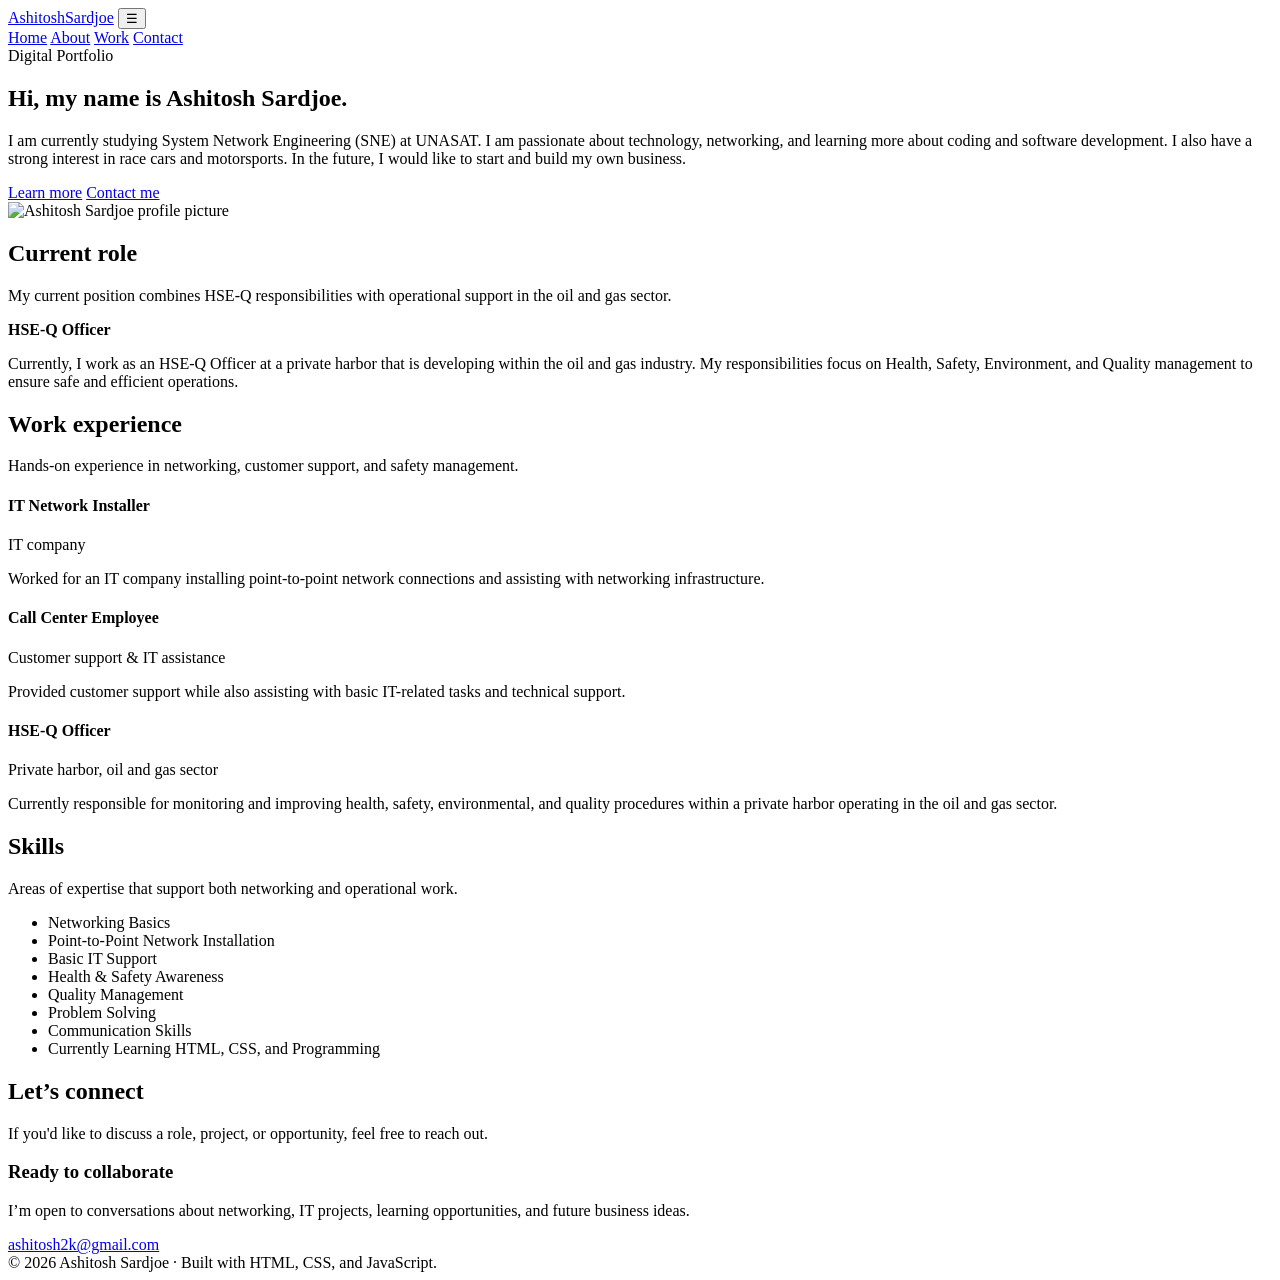
==== index.html @ d00a7a5d "Add files via upload" ====
<!DOCTYPE html>
<html lang="en">
<head>
  <meta charset="UTF-8" />
  <meta name="viewport" content="width=device-width, initial-scale=1.0" />
  <title>Home | Portfolio</title>
  <link rel="stylesheet" href="./css/main.css" />
</head>
<body>
  <header class="site-header">
    <div class="container navbar">
      <a class="brand" href="./index.html">Ashitosh<span>Sardjoe</span></a>
      <button class="nav-toggle" type="button" aria-label="Toggle navigation">☰</button>
      <nav class="nav-links">
        <a href="./index.html" class="active">Home</a>
        <a href="./about.html">About</a>
        <a href="./work.html">Work</a>
        <a href="./contact.html">Contact</a>
      </nav>
    </div>
  </header>

  <main class="container">
    <section class="hero">
      <div class="hero-profile">
        <div class="hero-copy">
          <span class="eyebrow">Digital Portfolio</span>
          <h1 class="hero-title">Hi, my name is Ashitosh Sardjoe.</h1>
          <p class="hero-text">I am currently studying System Network Engineering (SNE) at UNASAT. I am passionate about technology, networking, and learning more about coding and software development. I also have a strong interest in race cars and motorsports. In the future, I would like to start and build my own business.</p>
          <div class="button-row">
            <a href="./about.html" class="button">Learn more</a>
            <a href="./contact.html" class="button button-outline">Contact me</a>
          </div>
        </div>
        <img class="hero-image profile-photo" src="./img/profile.jpg" alt="Ashitosh Sardjoe profile picture" />
      </div>
    </section>

    <section class="section">
      <h2 class="section-title">Current role</h2>
      <p class="section-desc">My current position combines HSE-Q responsibilities with operational support in the oil and gas sector.</p>
      <div class="card">
        <strong>HSE-Q Officer</strong>
        <p>Currently, I work as an HSE-Q Officer at a private harbor that is developing within the oil and gas industry. My responsibilities focus on Health, Safety, Environment, and Quality management to ensure safe and efficient operations.</p>
      </div>
    </section>

    <section class="section">
      <h2 class="section-title">Work experience</h2>
      <p class="section-desc">Hands-on experience in networking, customer support, and safety management.</p>
      <div class="timeline">
        <article class="timeline-item">
          <h4>IT Network Installer</h4>
          <p class="timeline-meta">IT company</p>
          <p>Worked for an IT company installing point-to-point network connections and assisting with networking infrastructure.</p>
        </article>
        <article class="timeline-item">
          <h4>Call Center Employee</h4>
          <p class="timeline-meta">Customer support & IT assistance</p>
          <p>Provided customer support while also assisting with basic IT-related tasks and technical support.</p>
        </article>
        <article class="timeline-item">
          <h4>HSE-Q Officer</h4>
          <p class="timeline-meta">Private harbor, oil and gas sector</p>
          <p>Currently responsible for monitoring and improving health, safety, environmental, and quality procedures within a private harbor operating in the oil and gas sector.</p>
        </article>
      </div>
    </section>

    <section class="section">
      <h2 class="section-title">Skills</h2>
      <p class="section-desc">Areas of expertise that support both networking and operational work.</p>
      <ul class="skill-list">
        <li class="badge">Networking Basics</li>
        <li class="badge">Point-to-Point Network Installation</li>
        <li class="badge">Basic IT Support</li>
        <li class="badge">Health & Safety Awareness</li>
        <li class="badge">Quality Management</li>
        <li class="badge">Problem Solving</li>
        <li class="badge">Communication Skills</li>
        <li class="badge">Currently Learning HTML, CSS, and Programming</li>
      </ul>
    </section>

    <section class="section" id="contact-preview">
      <h2 class="section-title">Let’s connect</h2>
      <p class="section-desc">If you'd like to discuss a role, project, or opportunity, feel free to reach out.</p>
      <div class="contact-card">
        <div>
          <h3>Ready to collaborate</h3>
          <p>I’m open to conversations about networking, IT projects, learning opportunities, and future business ideas.</p>
        </div>
        <a href="mailto:ashitosh2k@gmail.com">ashitosh2k@gmail.com</a>
      </div>
    </section>
  </main>

  <footer class="footer">© 2026 Ashitosh Sardjoe · Built with HTML, CSS, and JavaScript.</footer>
  <script src="./js/main.js"></script>
</body>
</html>
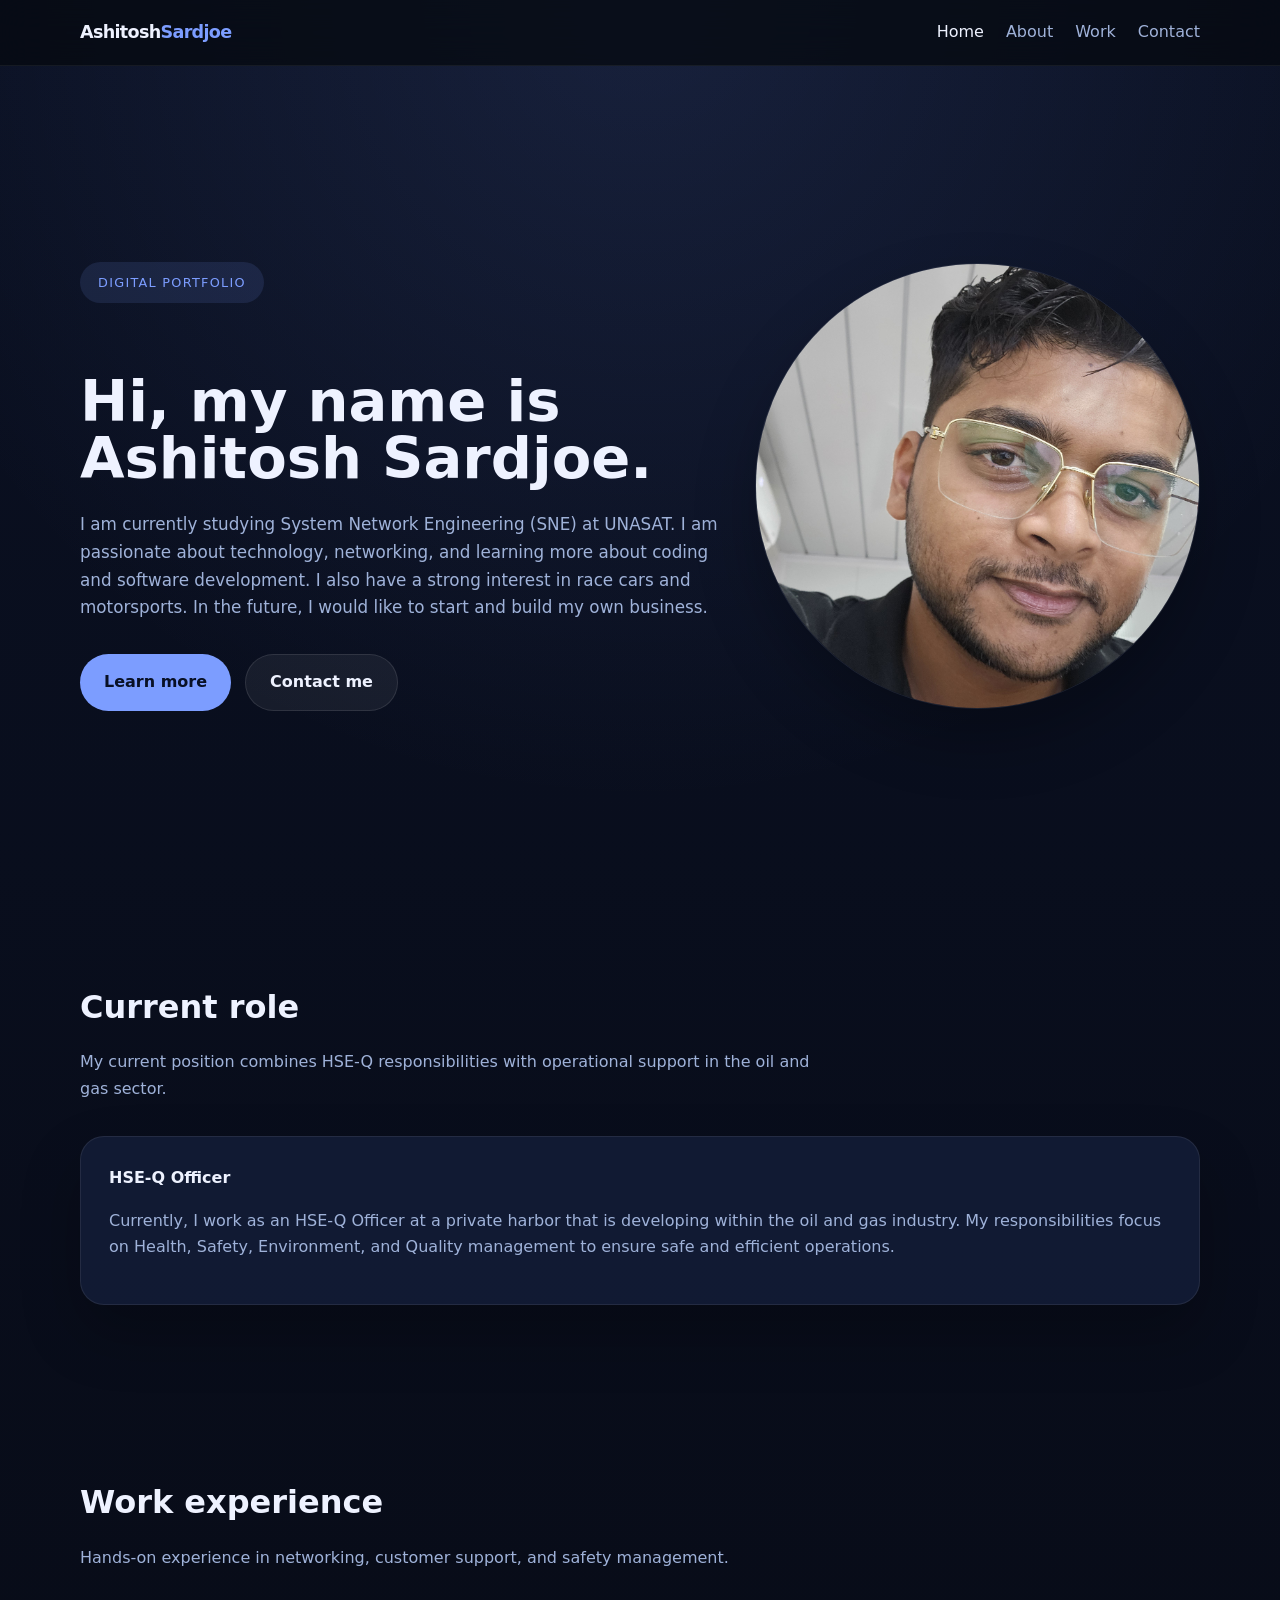
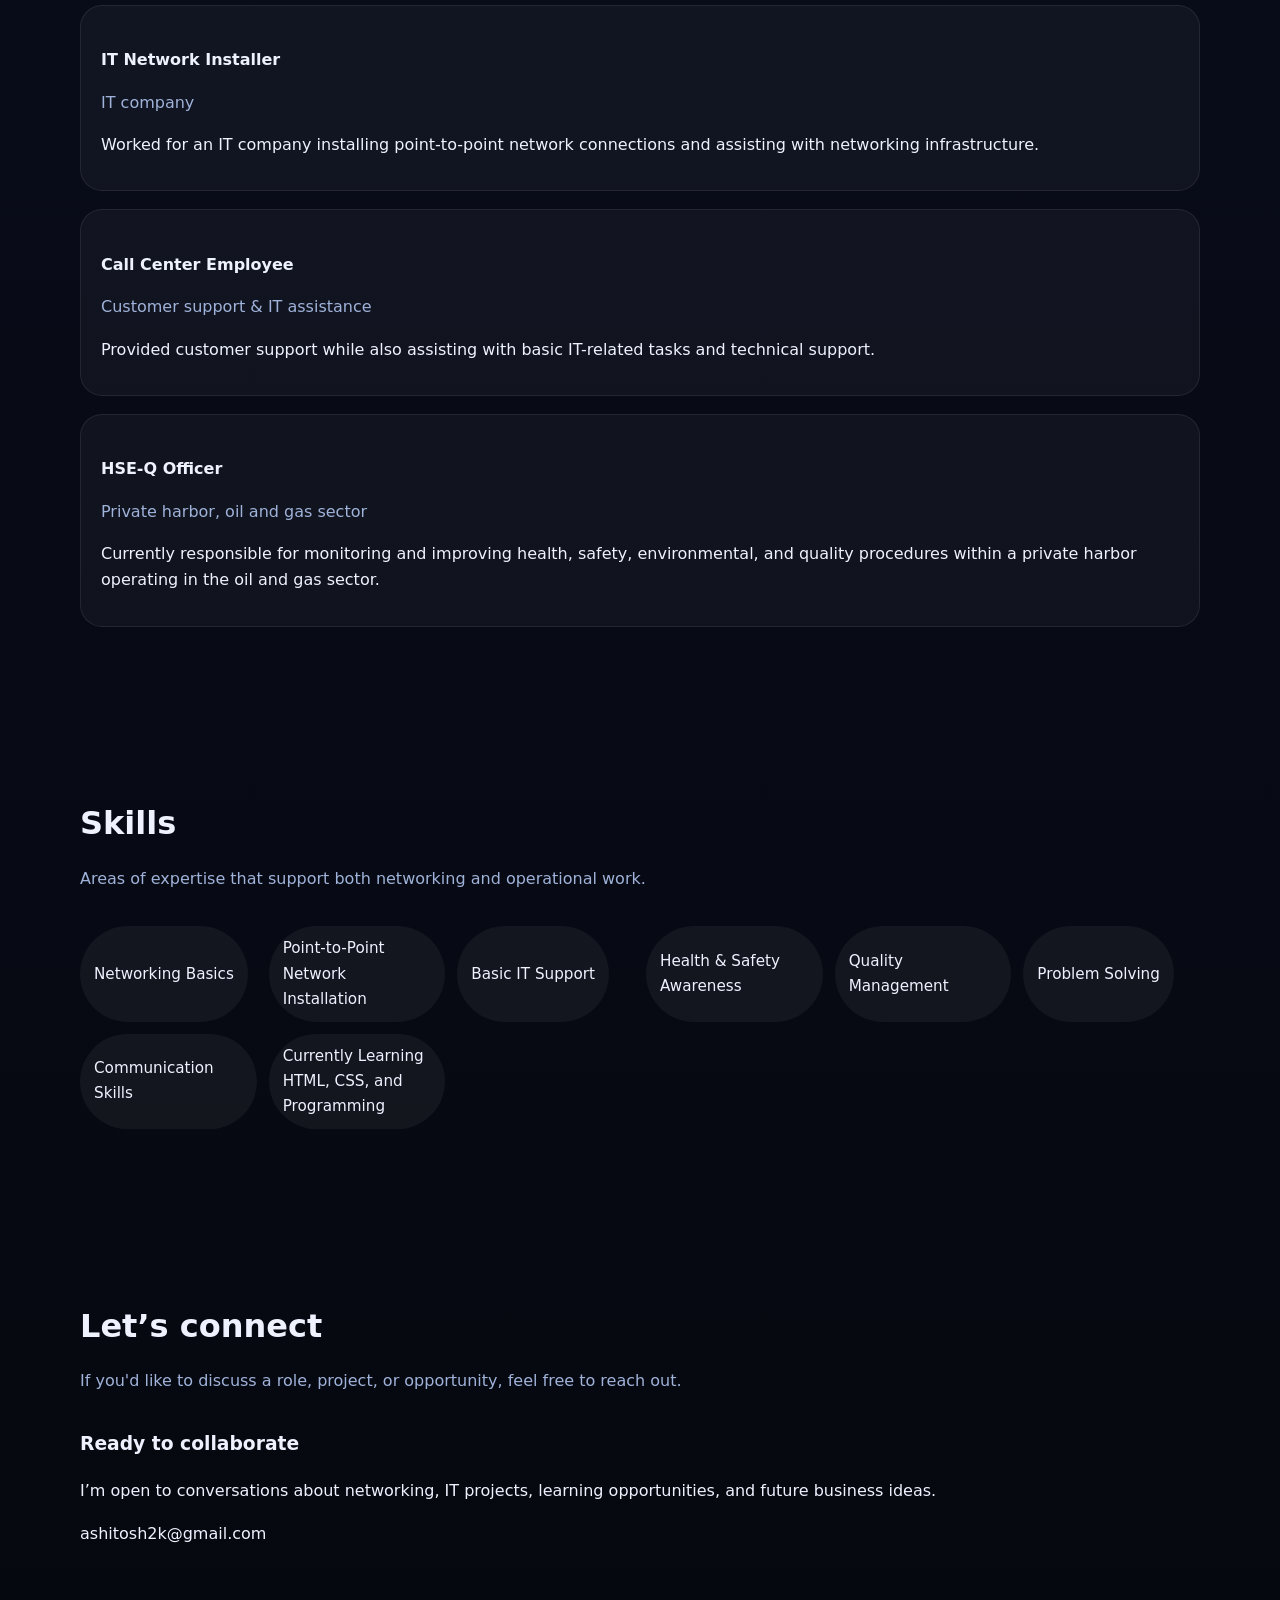
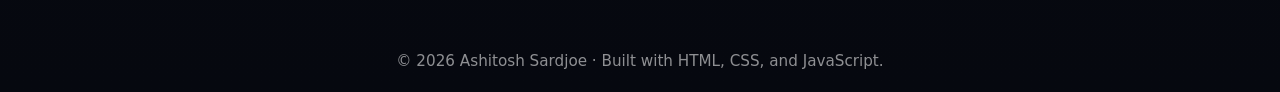
==== commit 17901c09: "Add portfolio site files" ====
--- a/index.html
+++ b/index.html
@@ -1,101 +1,101 @@
-<!DOCTYPE html>
-<html lang="en">
-<head>
-  <meta charset="UTF-8" />
-  <meta name="viewport" content="width=device-width, initial-scale=1.0" />
-  <title>Home | Portfolio</title>
-  <link rel="stylesheet" href="./css/main.css" />
-</head>
-<body>
-  <header class="site-header">
-    <div class="container navbar">
-      <a class="brand" href="./index.html">Ashitosh<span>Sardjoe</span></a>
-      <button class="nav-toggle" type="button" aria-label="Toggle navigation">☰</button>
-      <nav class="nav-links">
-        <a href="./index.html" class="active">Home</a>
-        <a href="./about.html">About</a>
-        <a href="./work.html">Work</a>
-        <a href="./contact.html">Contact</a>
-      </nav>
-    </div>
-  </header>
-
-  <main class="container">
-    <section class="hero">
-      <div class="hero-profile">
-        <div class="hero-copy">
-          <span class="eyebrow">Digital Portfolio</span>
-          <h1 class="hero-title">Hi, my name is Ashitosh Sardjoe.</h1>
-          <p class="hero-text">I am currently studying System Network Engineering (SNE) at UNASAT. I am passionate about technology, networking, and learning more about coding and software development. I also have a strong interest in race cars and motorsports. In the future, I would like to start and build my own business.</p>
-          <div class="button-row">
-            <a href="./about.html" class="button">Learn more</a>
-            <a href="./contact.html" class="button button-outline">Contact me</a>
-          </div>
-        </div>
-        <img class="hero-image profile-photo" src="./img/profile.jpg" alt="Ashitosh Sardjoe profile picture" />
-      </div>
-    </section>
-
-    <section class="section">
-      <h2 class="section-title">Current role</h2>
-      <p class="section-desc">My current position combines HSE-Q responsibilities with operational support in the oil and gas sector.</p>
-      <div class="card">
-        <strong>HSE-Q Officer</strong>
-        <p>Currently, I work as an HSE-Q Officer at a private harbor that is developing within the oil and gas industry. My responsibilities focus on Health, Safety, Environment, and Quality management to ensure safe and efficient operations.</p>
-      </div>
-    </section>
-
-    <section class="section">
-      <h2 class="section-title">Work experience</h2>
-      <p class="section-desc">Hands-on experience in networking, customer support, and safety management.</p>
-      <div class="timeline">
-        <article class="timeline-item">
-          <h4>IT Network Installer</h4>
-          <p class="timeline-meta">IT company</p>
-          <p>Worked for an IT company installing point-to-point network connections and assisting with networking infrastructure.</p>
-        </article>
-        <article class="timeline-item">
-          <h4>Call Center Employee</h4>
-          <p class="timeline-meta">Customer support & IT assistance</p>
-          <p>Provided customer support while also assisting with basic IT-related tasks and technical support.</p>
-        </article>
-        <article class="timeline-item">
-          <h4>HSE-Q Officer</h4>
-          <p class="timeline-meta">Private harbor, oil and gas sector</p>
-          <p>Currently responsible for monitoring and improving health, safety, environmental, and quality procedures within a private harbor operating in the oil and gas sector.</p>
-        </article>
-      </div>
-    </section>
-
-    <section class="section">
-      <h2 class="section-title">Skills</h2>
-      <p class="section-desc">Areas of expertise that support both networking and operational work.</p>
-      <ul class="skill-list">
-        <li class="badge">Networking Basics</li>
-        <li class="badge">Point-to-Point Network Installation</li>
-        <li class="badge">Basic IT Support</li>
-        <li class="badge">Health & Safety Awareness</li>
-        <li class="badge">Quality Management</li>
-        <li class="badge">Problem Solving</li>
-        <li class="badge">Communication Skills</li>
-        <li class="badge">Currently Learning HTML, CSS, and Programming</li>
-      </ul>
-    </section>
-
-    <section class="section" id="contact-preview">
-      <h2 class="section-title">Let’s connect</h2>
-      <p class="section-desc">If you'd like to discuss a role, project, or opportunity, feel free to reach out.</p>
-      <div class="contact-card">
-        <div>
-          <h3>Ready to collaborate</h3>
-          <p>I’m open to conversations about networking, IT projects, learning opportunities, and future business ideas.</p>
-        </div>
-        <a href="mailto:ashitosh2k@gmail.com">ashitosh2k@gmail.com</a>
-      </div>
-    </section>
-  </main>
-
-  <footer class="footer">© 2026 Ashitosh Sardjoe · Built with HTML, CSS, and JavaScript.</footer>
-  <script src="./js/main.js"></script>
-</body>
-</html>
+<!DOCTYPE html>
+<html lang="en">
+<head>
+  <meta charset="UTF-8" />
+  <meta name="viewport" content="width=device-width, initial-scale=1.0" />
+  <title>Home | Portfolio</title>
+  <link rel="stylesheet" href="css/main.css" />
+</head>
+<body>
+  <header class="site-header">
+    <div class="container navbar">
+      <a class="brand" href="index.html">Ashitosh<span>Sardjoe</span></a>
+      <button class="nav-toggle" type="button" aria-label="Toggle navigation">☰</button>
+      <nav class="nav-links">
+        <a href="index.html" class="active">Home</a>
+        <a href="about.html">About</a>
+        <a href="work.html">Work</a>
+        <a href="contact.html">Contact</a>
+      </nav>
+    </div>
+  </header>
+
+  <main class="container">
+    <section class="hero">
+      <div class="hero-profile">
+        <div class="hero-copy">
+          <span class="eyebrow">Digital Portfolio</span>
+          <h1 class="hero-title">Hi, my name is Ashitosh Sardjoe.</h1>
+          <p class="hero-text">I am currently studying System Network Engineering (SNE) at UNASAT. I am passionate about technology, networking, and learning more about coding and software development. I also have a strong interest in race cars and motorsports. In the future, I would like to start and build my own business.</p>
+          <div class="button-row">
+            <a href="about.html" class="button">Learn more</a>
+            <a href="contact.html" class="button button-outline">Contact me</a>
+          </div>
+        </div>
+        <img class="hero-image profile-photo" src="img/profile.jpg" alt="Ashitosh Sardjoe profile picture" />
+      </div>
+    </section>
+
+    <section class="section">
+      <h2 class="section-title">Current role</h2>
+      <p class="section-desc">My current position combines HSE-Q responsibilities with operational support in the oil and gas sector.</p>
+      <div class="card">
+        <strong>HSE-Q Officer</strong>
+        <p>Currently, I work as an HSE-Q Officer at a private harbor that is developing within the oil and gas industry. My responsibilities focus on Health, Safety, Environment, and Quality management to ensure safe and efficient operations.</p>
+      </div>
+    </section>
+
+    <section class="section">
+      <h2 class="section-title">Work experience</h2>
+      <p class="section-desc">Hands-on experience in networking, customer support, and safety management.</p>
+      <div class="timeline">
+        <article class="timeline-item">
+          <h4>IT Network Installer</h4>
+          <p class="timeline-meta">IT company</p>
+          <p>Worked for an IT company installing point-to-point network connections and assisting with networking infrastructure.</p>
+        </article>
+        <article class="timeline-item">
+          <h4>Call Center Employee</h4>
+          <p class="timeline-meta">Customer support & IT assistance</p>
+          <p>Provided customer support while also assisting with basic IT-related tasks and technical support.</p>
+        </article>
+        <article class="timeline-item">
+          <h4>HSE-Q Officer</h4>
+          <p class="timeline-meta">Private harbor, oil and gas sector</p>
+          <p>Currently responsible for monitoring and improving health, safety, environmental, and quality procedures within a private harbor operating in the oil and gas sector.</p>
+        </article>
+      </div>
+    </section>
+
+    <section class="section">
+      <h2 class="section-title">Skills</h2>
+      <p class="section-desc">Areas of expertise that support both networking and operational work.</p>
+      <ul class="skill-list">
+        <li class="badge">Networking Basics</li>
+        <li class="badge">Point-to-Point Network Installation</li>
+        <li class="badge">Basic IT Support</li>
+        <li class="badge">Health & Safety Awareness</li>
+        <li class="badge">Quality Management</li>
+        <li class="badge">Problem Solving</li>
+        <li class="badge">Communication Skills</li>
+        <li class="badge">Currently Learning HTML, CSS, and Programming</li>
+      </ul>
+    </section>
+
+    <section class="section" id="contact-preview">
+      <h2 class="section-title">Let’s connect</h2>
+      <p class="section-desc">If you'd like to discuss a role, project, or opportunity, feel free to reach out.</p>
+      <div class="contact-card">
+        <div>
+          <h3>Ready to collaborate</h3>
+          <p>I’m open to conversations about networking, IT projects, learning opportunities, and future business ideas.</p>
+        </div>
+        <a href="mailto:ashitosh2k@gmail.com">ashitosh2k@gmail.com</a>
+      </div>
+    </section>
+  </main>
+
+  <footer class="footer">© 2026 Ashitosh Sardjoe · Built with HTML, CSS, and JavaScript.</footer>
+  <script src="js/main.js"></script>
+</body>
+</html>
--- a/css/main.css
+++ b/css/main.css
@@ -0,0 +1,516 @@
+:root {
+  --bg: #070b1c;
+  --surface: rgba(19, 28, 54, 0.92);
+  --surface-soft: rgba(255, 255, 255, 0.04);
+  --surface-strong: rgba(255, 255, 255, 0.08);
+  --text: #eef2ff;
+  --muted: #9fb2d9;
+  --accent: #7c9dff;
+  --accent-strong: #9ab7ff;
+  --radius: 24px;
+  --shadow: 0 28px 60px rgba(0, 0, 0, 0.24);
+  --border: rgba(255, 255, 255, 0.08);
+  font-family: Inter, system-ui, -apple-system, BlinkMacSystemFont, "Segoe UI", sans-serif;
+}
+
+* {
+  box-sizing: border-box;
+}
+
+html {
+  scroll-behavior: smooth;
+}
+
+body {
+  margin: 0;
+  min-height: 100vh;
+  background: radial-gradient(circle at top, rgba(124, 157, 255, 0.12), transparent 24%),
+    linear-gradient(180deg, #0a1022 0%, #06080f 100%);
+  color: var(--text);
+  line-height: 1.65;
+}
+
+img {
+  max-width: 100%;
+  display: block;
+}
+
+a {
+  color: inherit;
+  text-decoration: none;
+}
+
+button,
+input,
+textarea {
+  font: inherit;
+}
+
+.container {
+  width: min(1120px, calc(100% - 32px));
+  margin: 0 auto;
+}
+
+.site-header {
+  position: sticky;
+  top: 0;
+  z-index: 10;
+  backdrop-filter: blur(16px);
+  background: rgba(6, 10, 17, 0.76);
+  border-bottom: 1px solid rgba(255, 255, 255, 0.06);
+}
+
+.navbar {
+  display: flex;
+  align-items: center;
+  justify-content: space-between;
+  gap: 24px;
+  padding: 18px 0;
+}
+
+.brand {
+  font-weight: 800;
+  font-size: 1.1rem;
+  letter-spacing: -0.04em;
+}
+
+.brand span {
+  color: var(--accent);
+}
+
+.nav-links {
+  display: flex;
+  gap: 22px;
+  flex-wrap: wrap;
+}
+
+.nav-links a {
+  color: var(--muted);
+  font-weight: 500;
+  transition: color 0.2s ease;
+}
+
+.nav-links a:hover,
+.nav-links a.active {
+  color: var(--text);
+}
+
+.nav-toggle {
+  display: none;
+  align-items: center;
+  justify-content: center;
+  width: 44px;
+  height: 44px;
+  border-radius: 14px;
+  background: rgba(255, 255, 255, 0.06);
+  border: 1px solid rgba(255, 255, 255, 0.08);
+  color: var(--text);
+  cursor: pointer;
+}
+
+.hero {
+  min-height: calc(100vh - 84px);
+  display: grid;
+  place-items: center;
+  padding: 80px 0 56px;
+}
+
+.hero-content {
+  max-width: 760px;
+  text-align: center;
+}
+
+.hero-profile {
+  display: grid;
+  gap: 32px;
+  align-items: center;
+}
+
+.hero-copy {
+  max-width: 640px;
+}
+
+.hero-image {
+  width: min(320px, 100%);
+  justify-self: center;
+  box-shadow: 0 30px 60px rgba(0, 0, 0, 0.25);
+  border: 1px solid rgba(255, 255, 255, 0.08);
+}
+
+.profile-photo {
+  width: 100%;
+  aspect-ratio: 1 / 1;
+  object-fit: cover;
+  border-radius: 50%;
+}
+
+.eyebrow {
+  display: inline-flex;
+  padding: 10px 18px;
+  border-radius: 999px;
+  background: rgba(124, 157, 255, 0.12);
+  color: var(--accent);
+  letter-spacing: 0.1em;
+  text-transform: uppercase;
+  font-size: 0.8rem;
+  margin-bottom: 24px;
+}
+
+.hero-title {
+  font-size: clamp(2.9rem, 4.5vw, 4.8rem);
+  margin-bottom: 24px;
+  line-height: 0.98;
+}
+
+.hero-title span {
+  color: var(--accent);
+}
+
+.hero-text {
+  color: var(--muted);
+  font-size: 1.05rem;
+  max-width: 720px;
+  margin: 0 auto 32px;
+}
+
+.button-row {
+  display: inline-flex;
+  gap: 14px;
+  flex-wrap: wrap;
+  justify-content: center;
+}
+
+.button,
+.button-outline {
+  display: inline-flex;
+  align-items: center;
+  justify-content: center;
+  gap: 10px;
+  border-radius: 999px;
+  padding: 14px 24px;
+  border: none;
+  cursor: pointer;
+  transition: transform 0.2s ease, background 0.2s ease;
+}
+
+.button {
+  background: var(--accent);
+  color: #081025;
+  font-weight: 700;
+}
+
+.button:hover,
+.button-outline:hover {
+  transform: translateY(-2px);
+}
+
+.button-outline {
+  background: rgba(255, 255, 255, 0.06);
+  border: 1px solid rgba(255, 255, 255, 0.1);
+  color: var(--text);
+}
+
+.section {
+  padding: 72px 0;
+}
+
+.section-title {
+  font-size: clamp(2rem, 2.5vw, 2.6rem);
+  margin-bottom: 14px;
+}
+
+.section-desc {
+  color: var(--muted);
+  max-width: 760px;
+  margin-bottom: 34px;
+}
+
+.grid {
+  display: grid;
+  gap: 24px;
+}
+
+@media (min-width: 720px) {
+  .grid-2 {
+    grid-template-columns: repeat(2, minmax(0, 1fr));
+  }
+
+  .grid-3 {
+    grid-template-columns: repeat(3, minmax(0, 1fr));
+  }
+}
+
+.card,
+.panel,
+.profile-card,
+.project-card,
+.contact-panel {
+  background: var(--surface);
+  border: 1px solid var(--border);
+  border-radius: var(--radius);
+  box-shadow: var(--shadow);
+}
+
+.card,
+.panel,
+.profile-card,
+.project-card {
+  padding: 28px;
+}
+
+.card strong,
+.profile-card h3,
+.project-card h3,
+.contact-panel h3 {
+  display: block;
+  margin-bottom: 14px;
+}
+
+.card p,
+.panel p,
+.profile-card p,
+.project-card p,
+.contact-panel p {
+  color: var(--muted);
+}
+
+.badge-list,
+.tech-list,
+.skill-list,
+.contact-list,
+.education-list {
+  list-style: none;
+  padding: 0;
+  margin: 0;
+  display: grid;
+  gap: 12px;
+}
+
+.badge,
+.tech-pill,
+.contact-item,
+.education-item {
+  display: inline-flex;
+  align-items: center;
+  gap: 10px;
+  border-radius: 999px;
+  padding: 10px 14px;
+  background: rgba(255, 255, 255, 0.05);
+  color: var(--text);
+  font-size: 0.95rem;
+}
+
+.skill-list {
+  grid-template-columns: repeat(auto-fit, minmax(170px, 1fr));
+}
+
+.badge {
+  width: fit-content;
+}
+
+.profile-card {
+  display: grid;
+  gap: 24px;
+}
+
+.profile-card img {
+  width: 100%;
+  object-fit: cover;
+}
+
+.profile-grid {
+  display: grid;
+  gap: 24px;
+}
+
+@media (min-width: 900px) {
+  .hero-profile {
+    grid-template-columns: 1.3fr 0.9fr;
+    text-align: left;
+  }
+
+  .hero-copy {
+    margin: 0;
+  }
+
+  .profile-grid {
+    grid-template-columns: 1.1fr 0.9fr;
+  }
+}
+
+.experience-card {
+  padding: 24px;
+}
+
+.experience-card h3 {
+  margin-bottom: 8px;
+}
+
+.experience-meta {
+  color: var(--accent);
+  margin-bottom: 10px;
+}
+
+.timeline {
+  display: grid;
+  gap: 18px;
+}
+
+.timeline-item {
+  background: rgba(255, 255, 255, 0.04);
+  border: 1px solid rgba(255, 255, 255, 0.08);
+  border-radius: 22px;
+  padding: 20px;
+}
+
+.timeline-item h4 {
+  margin-bottom: 8px;
+}
+
+.timeline-item p {
+  margin-bottom: 12px;
+}
+
+.timeline-meta {
+  color: var(--muted);
+}
+
+.project-card {
+  display: grid;
+  gap: 18px;
+}
+
+.project-card img {
+  border-radius: 20px;
+  min-height: 180px;
+  object-fit: cover;
+}
+
+.project-info {
+  display: grid;
+  gap: 10px;
+}
+
+.project-footer {
+  display: flex;
+  align-items: center;
+  justify-content: space-between;
+  flex-wrap: wrap;
+  gap: 14px;
+}
+
+.project-link {
+  color: var(--accent);
+  font-weight: 700;
+}
+
+.contact-panel {
+  display: grid;
+  gap: 20px;
+  padding: 32px;
+}
+
+.contact-grid {
+  display: grid;
+  gap: 24px;
+}
+
+@media (min-width: 860px) {
+  .contact-grid {
+    grid-template-columns: 1.08fr 0.92fr;
+  }
+}
+
+.form-row {
+  display: grid;
+  gap: 18px;
+}
+
+.form-row-2 {
+  grid-template-columns: repeat(2, minmax(0, 1fr));
+}
+
+.form-group {
+  display: grid;
+  gap: 10px;
+}
+
+.form-group label {
+  font-weight: 600;
+}
+
+.form-group input,
+.form-group textarea {
+  width: 100%;
+  border-radius: 18px;
+  border: 1px solid rgba(255, 255, 255, 0.12);
+  background: rgba(255, 255, 255, 0.04);
+  color: var(--text);
+  padding: 14px 16px;
+  outline: none;
+}
+
+.form-group textarea {
+  min-height: 160px;
+  resize: vertical;
+}
+
+.form-submit {
+  width: fit-content;
+  background: var(--accent);
+  color: #081025;
+  border: none;
+  border-radius: 999px;
+  padding: 14px 26px;
+  font-weight: 700;
+  cursor: pointer;
+}
+
+.form-success {
+  color: #b5f1c2;
+  margin-top: 10px;
+}
+
+.footer {
+  text-align: center;
+  padding: 30px 0 18px;
+  color: rgba(255, 255, 255, 0.55);
+  font-size: 0.95rem;
+}
+
+.section-divider {
+  height: 1px;
+  background: rgba(255, 255, 255, 0.06);
+  border: none;
+}
+
+@media (max-width: 780px) {
+  .navbar {
+    flex-wrap: wrap;
+  }
+
+  .nav-toggle {
+    display: inline-flex;
+  }
+
+  .nav-links {
+    width: 100%;
+    gap: 16px;
+    flex-direction: column;
+    max-height: 0;
+    overflow: hidden;
+    transition: max-height 0.3s ease;
+  }
+
+  .nav-links.open {
+    max-height: 260px;
+  }
+
+  .hero {
+    padding-top: 60px;
+  }
+
+  .form-row-2 {
+    grid-template-columns: 1fr;
+  }
+}
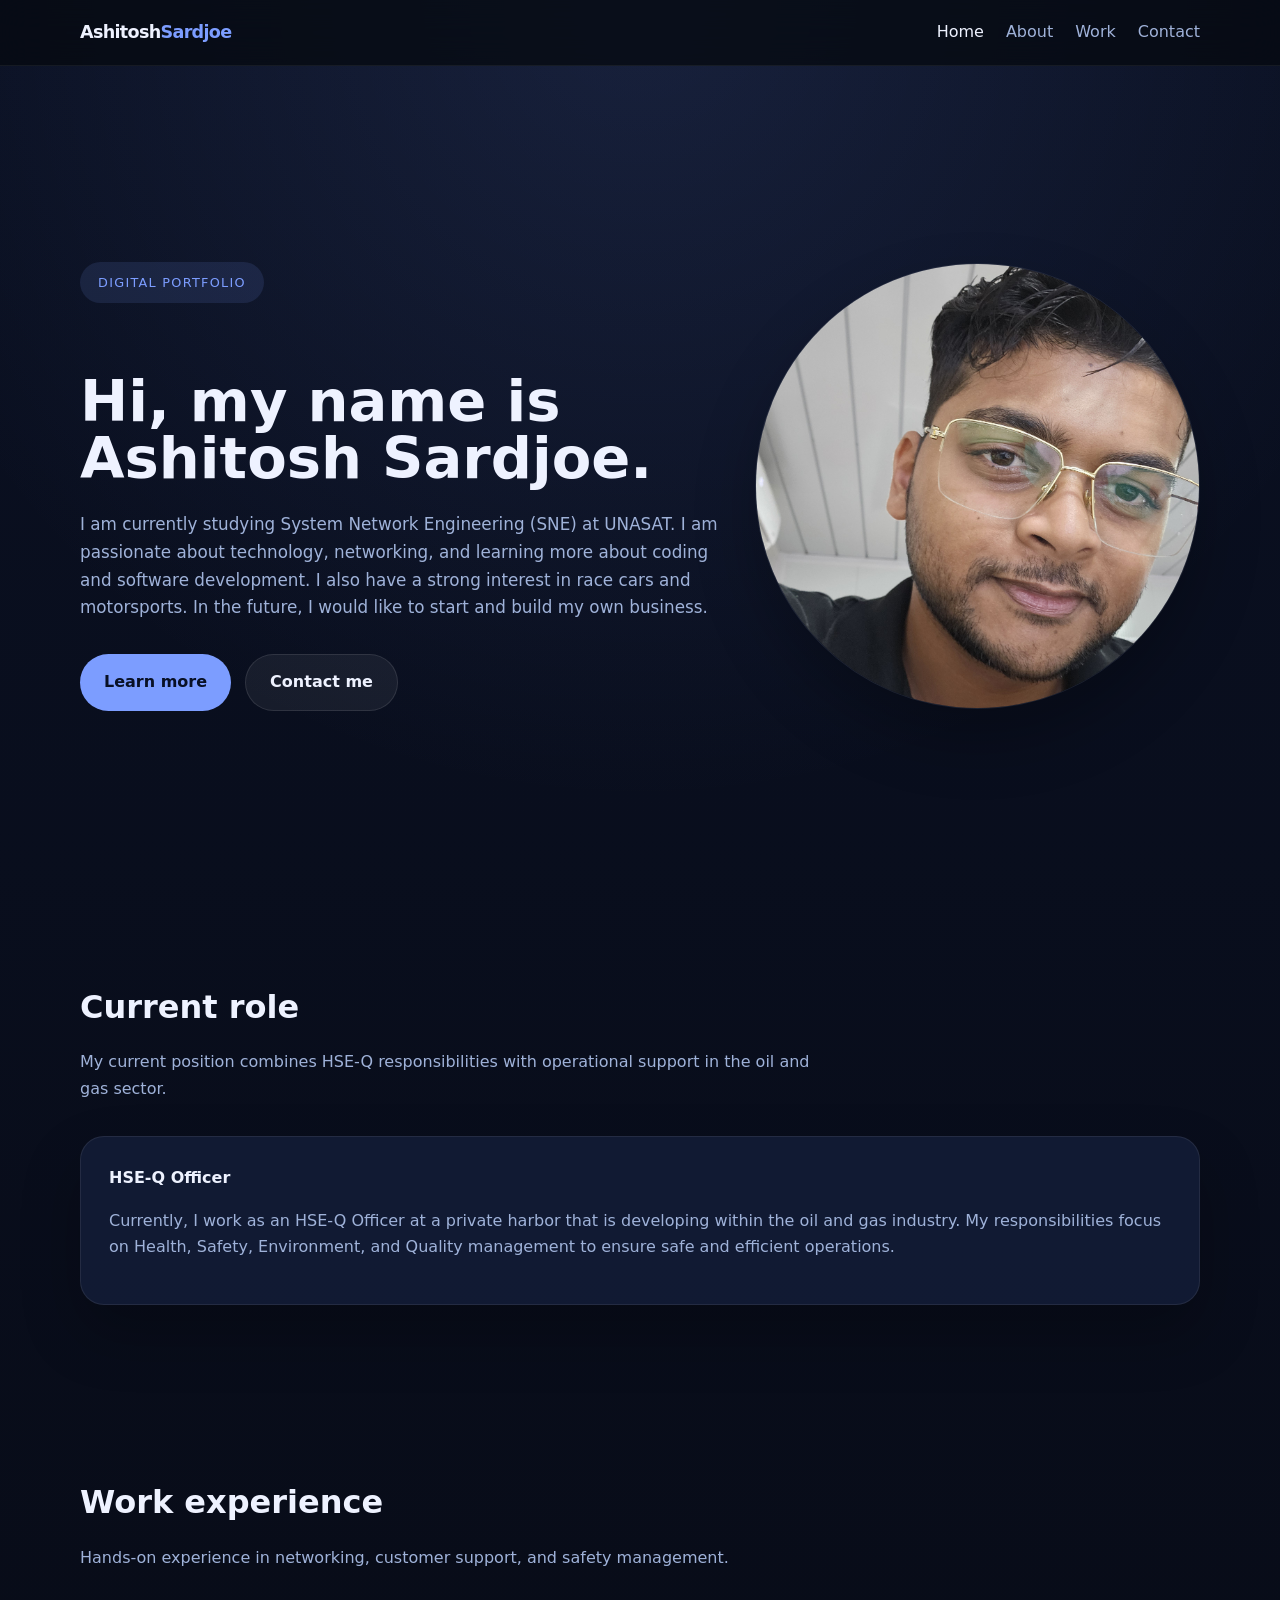
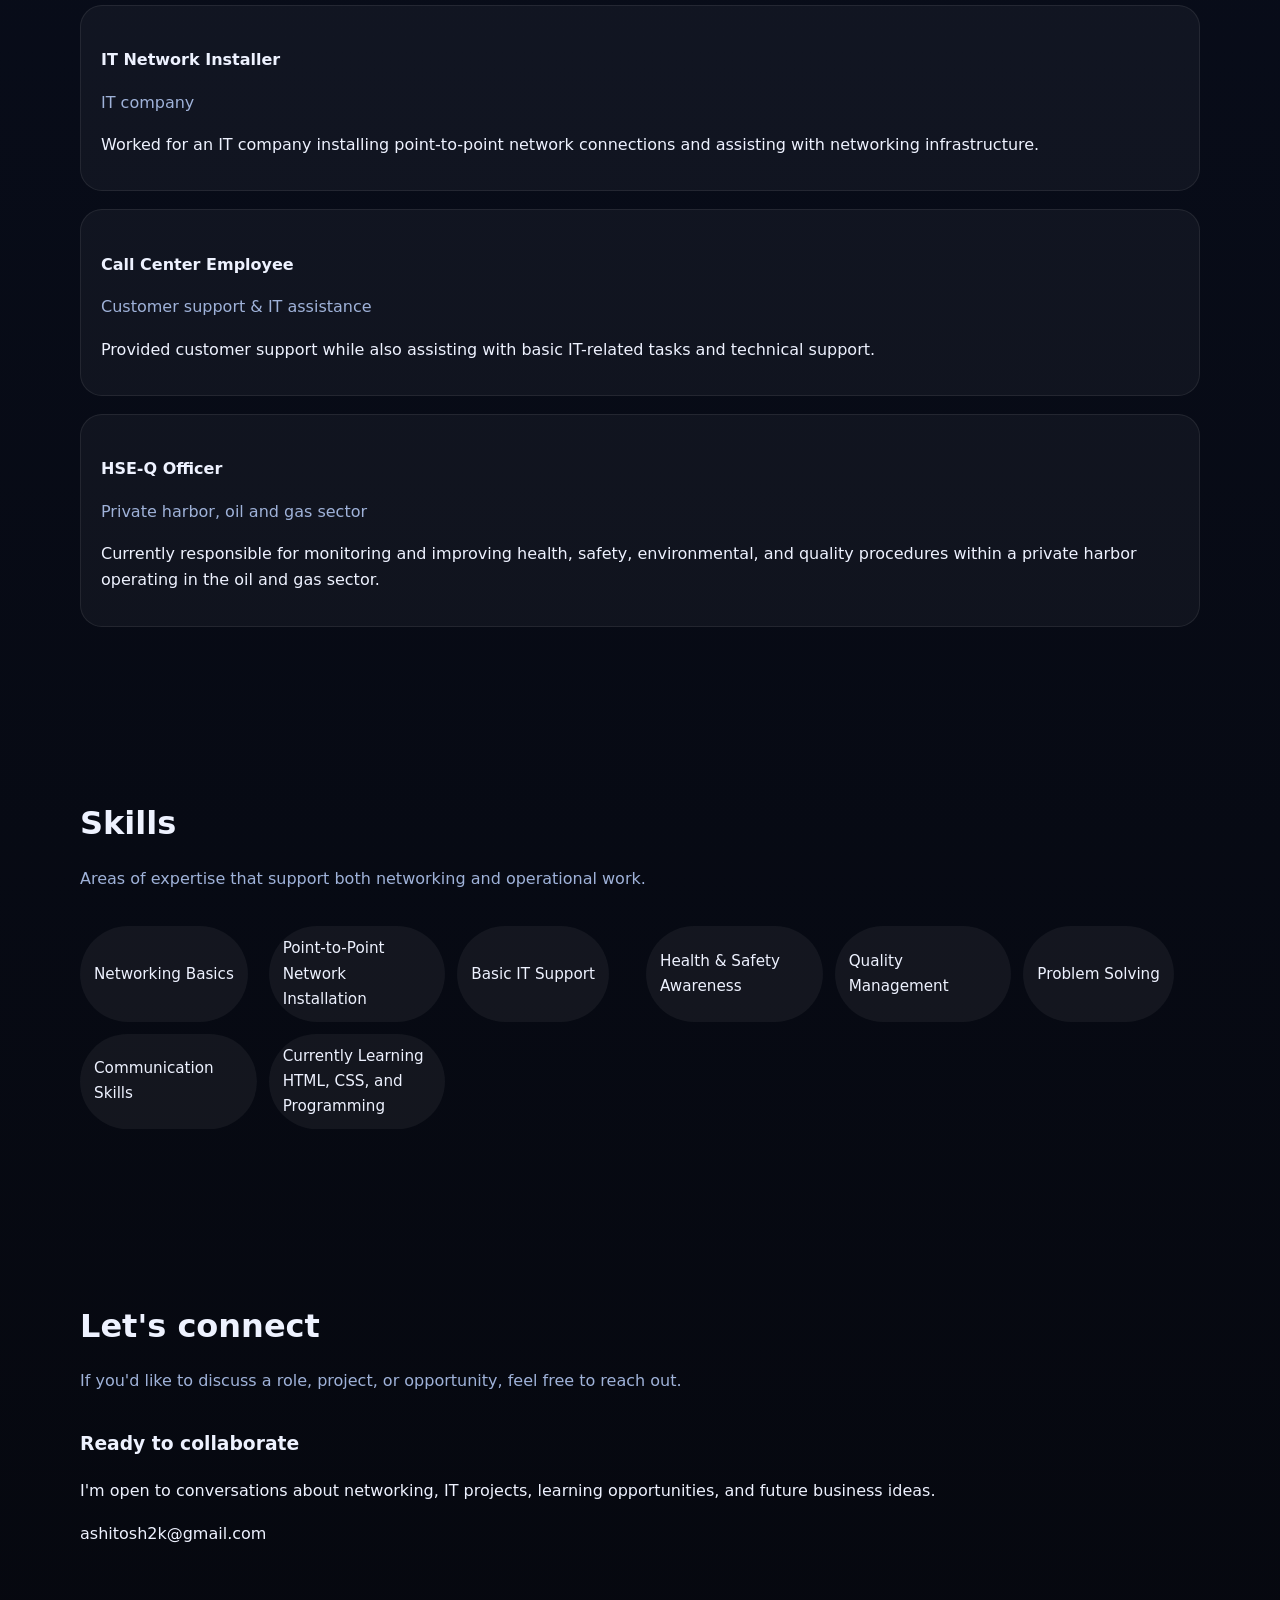
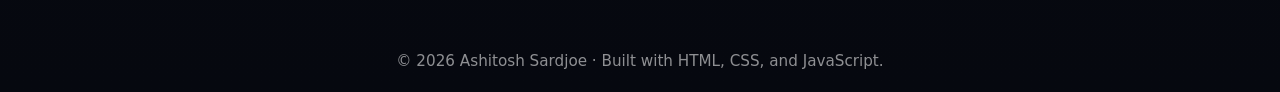
==== commit d08d940c: "Add files via upload" ====
--- a/index.html
+++ b/index.html
@@ -1,101 +1,101 @@
-<!DOCTYPE html>
-<html lang="en">
-<head>
-  <meta charset="UTF-8" />
-  <meta name="viewport" content="width=device-width, initial-scale=1.0" />
-  <title>Home | Portfolio</title>
-  <link rel="stylesheet" href="css/main.css" />
-</head>
-<body>
-  <header class="site-header">
-    <div class="container navbar">
-      <a class="brand" href="index.html">Ashitosh<span>Sardjoe</span></a>
-      <button class="nav-toggle" type="button" aria-label="Toggle navigation">☰</button>
-      <nav class="nav-links">
-        <a href="index.html" class="active">Home</a>
-        <a href="about.html">About</a>
-        <a href="work.html">Work</a>
-        <a href="contact.html">Contact</a>
-      </nav>
-    </div>
-  </header>
-
-  <main class="container">
-    <section class="hero">
-      <div class="hero-profile">
-        <div class="hero-copy">
-          <span class="eyebrow">Digital Portfolio</span>
-          <h1 class="hero-title">Hi, my name is Ashitosh Sardjoe.</h1>
-          <p class="hero-text">I am currently studying System Network Engineering (SNE) at UNASAT. I am passionate about technology, networking, and learning more about coding and software development. I also have a strong interest in race cars and motorsports. In the future, I would like to start and build my own business.</p>
-          <div class="button-row">
-            <a href="about.html" class="button">Learn more</a>
-            <a href="contact.html" class="button button-outline">Contact me</a>
-          </div>
-        </div>
-        <img class="hero-image profile-photo" src="img/profile.jpg" alt="Ashitosh Sardjoe profile picture" />
-      </div>
-    </section>
-
-    <section class="section">
-      <h2 class="section-title">Current role</h2>
-      <p class="section-desc">My current position combines HSE-Q responsibilities with operational support in the oil and gas sector.</p>
-      <div class="card">
-        <strong>HSE-Q Officer</strong>
-        <p>Currently, I work as an HSE-Q Officer at a private harbor that is developing within the oil and gas industry. My responsibilities focus on Health, Safety, Environment, and Quality management to ensure safe and efficient operations.</p>
-      </div>
-    </section>
-
-    <section class="section">
-      <h2 class="section-title">Work experience</h2>
-      <p class="section-desc">Hands-on experience in networking, customer support, and safety management.</p>
-      <div class="timeline">
-        <article class="timeline-item">
-          <h4>IT Network Installer</h4>
-          <p class="timeline-meta">IT company</p>
-          <p>Worked for an IT company installing point-to-point network connections and assisting with networking infrastructure.</p>
-        </article>
-        <article class="timeline-item">
-          <h4>Call Center Employee</h4>
-          <p class="timeline-meta">Customer support & IT assistance</p>
-          <p>Provided customer support while also assisting with basic IT-related tasks and technical support.</p>
-        </article>
-        <article class="timeline-item">
-          <h4>HSE-Q Officer</h4>
-          <p class="timeline-meta">Private harbor, oil and gas sector</p>
-          <p>Currently responsible for monitoring and improving health, safety, environmental, and quality procedures within a private harbor operating in the oil and gas sector.</p>
-        </article>
-      </div>
-    </section>
-
-    <section class="section">
-      <h2 class="section-title">Skills</h2>
-      <p class="section-desc">Areas of expertise that support both networking and operational work.</p>
-      <ul class="skill-list">
-        <li class="badge">Networking Basics</li>
-        <li class="badge">Point-to-Point Network Installation</li>
-        <li class="badge">Basic IT Support</li>
-        <li class="badge">Health & Safety Awareness</li>
-        <li class="badge">Quality Management</li>
-        <li class="badge">Problem Solving</li>
-        <li class="badge">Communication Skills</li>
-        <li class="badge">Currently Learning HTML, CSS, and Programming</li>
-      </ul>
-    </section>
-
-    <section class="section" id="contact-preview">
-      <h2 class="section-title">Let’s connect</h2>
-      <p class="section-desc">If you'd like to discuss a role, project, or opportunity, feel free to reach out.</p>
-      <div class="contact-card">
-        <div>
-          <h3>Ready to collaborate</h3>
-          <p>I’m open to conversations about networking, IT projects, learning opportunities, and future business ideas.</p>
-        </div>
-        <a href="mailto:ashitosh2k@gmail.com">ashitosh2k@gmail.com</a>
-      </div>
-    </section>
-  </main>
-
-  <footer class="footer">© 2026 Ashitosh Sardjoe · Built with HTML, CSS, and JavaScript.</footer>
-  <script src="js/main.js"></script>
-</body>
-</html>
+<!DOCTYPE html>
+<html lang="en">
+<head>
+  <meta charset="UTF-8" />
+  <meta name="viewport" content="width=device-width, initial-scale=1.0" />
+  <title>Home | Portfolio</title>
+  <link rel="stylesheet" href="main.css" />
+</head>
+<body>
+  <header class="site-header">
+    <div class="container navbar">
+      <a class="brand" href="index.html">Ashitosh<span>Sardjoe</span></a>
+      <button class="nav-toggle" type="button" aria-label="Toggle navigation">☰</button>
+      <nav class="nav-links">
+        <a href="index.html" class="active">Home</a>
+        <a href="about.html">About</a>
+        <a href="work.html">Work</a>
+        <a href="contact.html">Contact</a>
+      </nav>
+    </div>
+  </header>
+
+  <main class="container">
+    <section class="hero">
+      <div class="hero-profile">
+        <div class="hero-copy">
+          <span class="eyebrow">Digital Portfolio</span>
+          <h1 class="hero-title">Hi, my name is Ashitosh Sardjoe.</h1>
+          <p class="hero-text">I am currently studying System Network Engineering (SNE) at UNASAT. I am passionate about technology, networking, and learning more about coding and software development. I also have a strong interest in race cars and motorsports. In the future, I would like to start and build my own business.</p>
+          <div class="button-row">
+            <a href="about.html" class="button">Learn more</a>
+            <a href="contact.html" class="button button-outline">Contact me</a>
+          </div>
+        </div>
+        <img class="hero-image profile-photo" src="profile.jpg" alt="Ashitosh Sardjoe profile picture" />
+      </div>
+    </section>
+
+    <section class="section">
+      <h2 class="section-title">Current role</h2>
+      <p class="section-desc">My current position combines HSE-Q responsibilities with operational support in the oil and gas sector.</p>
+      <div class="card">
+        <strong>HSE-Q Officer</strong>
+        <p>Currently, I work as an HSE-Q Officer at a private harbor that is developing within the oil and gas industry. My responsibilities focus on Health, Safety, Environment, and Quality management to ensure safe and efficient operations.</p>
+      </div>
+    </section>
+
+    <section class="section">
+      <h2 class="section-title">Work experience</h2>
+      <p class="section-desc">Hands-on experience in networking, customer support, and safety management.</p>
+      <div class="timeline">
+        <article class="timeline-item">
+          <h4>IT Network Installer</h4>
+          <p class="timeline-meta">IT company</p>
+          <p>Worked for an IT company installing point-to-point network connections and assisting with networking infrastructure.</p>
+        </article>
+        <article class="timeline-item">
+          <h4>Call Center Employee</h4>
+          <p class="timeline-meta">Customer support & IT assistance</p>
+          <p>Provided customer support while also assisting with basic IT-related tasks and technical support.</p>
+        </article>
+        <article class="timeline-item">
+          <h4>HSE-Q Officer</h4>
+          <p class="timeline-meta">Private harbor, oil and gas sector</p>
+          <p>Currently responsible for monitoring and improving health, safety, environmental, and quality procedures within a private harbor operating in the oil and gas sector.</p>
+        </article>
+      </div>
+    </section>
+
+    <section class="section">
+      <h2 class="section-title">Skills</h2>
+      <p class="section-desc">Areas of expertise that support both networking and operational work.</p>
+      <ul class="skill-list">
+        <li class="badge">Networking Basics</li>
+        <li class="badge">Point-to-Point Network Installation</li>
+        <li class="badge">Basic IT Support</li>
+        <li class="badge">Health & Safety Awareness</li>
+        <li class="badge">Quality Management</li>
+        <li class="badge">Problem Solving</li>
+        <li class="badge">Communication Skills</li>
+        <li class="badge">Currently Learning HTML, CSS, and Programming</li>
+      </ul>
+    </section>
+
+    <section class="section" id="contact-preview">
+      <h2 class="section-title">Let's connect</h2>
+      <p class="section-desc">If you'd like to discuss a role, project, or opportunity, feel free to reach out.</p>
+      <div class="contact-card">
+        <div>
+          <h3>Ready to collaborate</h3>
+          <p>I'm open to conversations about networking, IT projects, learning opportunities, and future business ideas.</p>
+        </div>
+        <a href="mailto:ashitosh2k@gmail.com">ashitosh2k@gmail.com</a>
+      </div>
+    </section>
+  </main>
+
+  <footer class="footer">© 2026 Ashitosh Sardjoe · Built with HTML, CSS, and JavaScript.</footer>
+  <script src="main.js"></script>
+</body>
+</html>
--- a/main.css
+++ b/main.css
@@ -0,0 +1,516 @@
+:root {
+  --bg: #070b1c;
+  --surface: rgba(19, 28, 54, 0.92);
+  --surface-soft: rgba(255, 255, 255, 0.04);
+  --surface-strong: rgba(255, 255, 255, 0.08);
+  --text: #eef2ff;
+  --muted: #9fb2d9;
+  --accent: #7c9dff;
+  --accent-strong: #9ab7ff;
+  --radius: 24px;
+  --shadow: 0 28px 60px rgba(0, 0, 0, 0.24);
+  --border: rgba(255, 255, 255, 0.08);
+  font-family: Inter, system-ui, -apple-system, BlinkMacSystemFont, "Segoe UI", sans-serif;
+}
+
+* {
+  box-sizing: border-box;
+}
+
+html {
+  scroll-behavior: smooth;
+}
+
+body {
+  margin: 0;
+  min-height: 100vh;
+  background: radial-gradient(circle at top, rgba(124, 157, 255, 0.12), transparent 24%),
+    linear-gradient(180deg, #0a1022 0%, #06080f 100%);
+  color: var(--text);
+  line-height: 1.65;
+}
+
+img {
+  max-width: 100%;
+  display: block;
+}
+
+a {
+  color: inherit;
+  text-decoration: none;
+}
+
+button,
+input,
+textarea {
+  font: inherit;
+}
+
+.container {
+  width: min(1120px, calc(100% - 32px));
+  margin: 0 auto;
+}
+
+.site-header {
+  position: sticky;
+  top: 0;
+  z-index: 10;
+  backdrop-filter: blur(16px);
+  background: rgba(6, 10, 17, 0.76);
+  border-bottom: 1px solid rgba(255, 255, 255, 0.06);
+}
+
+.navbar {
+  display: flex;
+  align-items: center;
+  justify-content: space-between;
+  gap: 24px;
+  padding: 18px 0;
+}
+
+.brand {
+  font-weight: 800;
+  font-size: 1.1rem;
+  letter-spacing: -0.04em;
+}
+
+.brand span {
+  color: var(--accent);
+}
+
+.nav-links {
+  display: flex;
+  gap: 22px;
+  flex-wrap: wrap;
+}
+
+.nav-links a {
+  color: var(--muted);
+  font-weight: 500;
+  transition: color 0.2s ease;
+}
+
+.nav-links a:hover,
+.nav-links a.active {
+  color: var(--text);
+}
+
+.nav-toggle {
+  display: none;
+  align-items: center;
+  justify-content: center;
+  width: 44px;
+  height: 44px;
+  border-radius: 14px;
+  background: rgba(255, 255, 255, 0.06);
+  border: 1px solid rgba(255, 255, 255, 0.08);
+  color: var(--text);
+  cursor: pointer;
+}
+
+.hero {
+  min-height: calc(100vh - 84px);
+  display: grid;
+  place-items: center;
+  padding: 80px 0 56px;
+}
+
+.hero-content {
+  max-width: 760px;
+  text-align: center;
+}
+
+.hero-profile {
+  display: grid;
+  gap: 32px;
+  align-items: center;
+}
+
+.hero-copy {
+  max-width: 640px;
+}
+
+.hero-image {
+  width: min(320px, 100%);
+  justify-self: center;
+  box-shadow: 0 30px 60px rgba(0, 0, 0, 0.25);
+  border: 1px solid rgba(255, 255, 255, 0.08);
+}
+
+.profile-photo {
+  width: 100%;
+  aspect-ratio: 1 / 1;
+  object-fit: cover;
+  border-radius: 50%;
+}
+
+.eyebrow {
+  display: inline-flex;
+  padding: 10px 18px;
+  border-radius: 999px;
+  background: rgba(124, 157, 255, 0.12);
+  color: var(--accent);
+  letter-spacing: 0.1em;
+  text-transform: uppercase;
+  font-size: 0.8rem;
+  margin-bottom: 24px;
+}
+
+.hero-title {
+  font-size: clamp(2.9rem, 4.5vw, 4.8rem);
+  margin-bottom: 24px;
+  line-height: 0.98;
+}
+
+.hero-title span {
+  color: var(--accent);
+}
+
+.hero-text {
+  color: var(--muted);
+  font-size: 1.05rem;
+  max-width: 720px;
+  margin: 0 auto 32px;
+}
+
+.button-row {
+  display: inline-flex;
+  gap: 14px;
+  flex-wrap: wrap;
+  justify-content: center;
+}
+
+.button,
+.button-outline {
+  display: inline-flex;
+  align-items: center;
+  justify-content: center;
+  gap: 10px;
+  border-radius: 999px;
+  padding: 14px 24px;
+  border: none;
+  cursor: pointer;
+  transition: transform 0.2s ease, background 0.2s ease;
+}
+
+.button {
+  background: var(--accent);
+  color: #081025;
+  font-weight: 700;
+}
+
+.button:hover,
+.button-outline:hover {
+  transform: translateY(-2px);
+}
+
+.button-outline {
+  background: rgba(255, 255, 255, 0.06);
+  border: 1px solid rgba(255, 255, 255, 0.1);
+  color: var(--text);
+}
+
+.section {
+  padding: 72px 0;
+}
+
+.section-title {
+  font-size: clamp(2rem, 2.5vw, 2.6rem);
+  margin-bottom: 14px;
+}
+
+.section-desc {
+  color: var(--muted);
+  max-width: 760px;
+  margin-bottom: 34px;
+}
+
+.grid {
+  display: grid;
+  gap: 24px;
+}
+
+@media (min-width: 720px) {
+  .grid-2 {
+    grid-template-columns: repeat(2, minmax(0, 1fr));
+  }
+
+  .grid-3 {
+    grid-template-columns: repeat(3, minmax(0, 1fr));
+  }
+}
+
+.card,
+.panel,
+.profile-card,
+.project-card,
+.contact-panel {
+  background: var(--surface);
+  border: 1px solid var(--border);
+  border-radius: var(--radius);
+  box-shadow: var(--shadow);
+}
+
+.card,
+.panel,
+.profile-card,
+.project-card {
+  padding: 28px;
+}
+
+.card strong,
+.profile-card h3,
+.project-card h3,
+.contact-panel h3 {
+  display: block;
+  margin-bottom: 14px;
+}
+
+.card p,
+.panel p,
+.profile-card p,
+.project-card p,
+.contact-panel p {
+  color: var(--muted);
+}
+
+.badge-list,
+.tech-list,
+.skill-list,
+.contact-list,
+.education-list {
+  list-style: none;
+  padding: 0;
+  margin: 0;
+  display: grid;
+  gap: 12px;
+}
+
+.badge,
+.tech-pill,
+.contact-item,
+.education-item {
+  display: inline-flex;
+  align-items: center;
+  gap: 10px;
+  border-radius: 999px;
+  padding: 10px 14px;
+  background: rgba(255, 255, 255, 0.05);
+  color: var(--text);
+  font-size: 0.95rem;
+}
+
+.skill-list {
+  grid-template-columns: repeat(auto-fit, minmax(170px, 1fr));
+}
+
+.badge {
+  width: fit-content;
+}
+
+.profile-card {
+  display: grid;
+  gap: 24px;
+}
+
+.profile-card img {
+  width: 100%;
+  object-fit: cover;
+}
+
+.profile-grid {
+  display: grid;
+  gap: 24px;
+}
+
+@media (min-width: 900px) {
+  .hero-profile {
+    grid-template-columns: 1.3fr 0.9fr;
+    text-align: left;
+  }
+
+  .hero-copy {
+    margin: 0;
+  }
+
+  .profile-grid {
+    grid-template-columns: 1.1fr 0.9fr;
+  }
+}
+
+.experience-card {
+  padding: 24px;
+}
+
+.experience-card h3 {
+  margin-bottom: 8px;
+}
+
+.experience-meta {
+  color: var(--accent);
+  margin-bottom: 10px;
+}
+
+.timeline {
+  display: grid;
+  gap: 18px;
+}
+
+.timeline-item {
+  background: rgba(255, 255, 255, 0.04);
+  border: 1px solid rgba(255, 255, 255, 0.08);
+  border-radius: 22px;
+  padding: 20px;
+}
+
+.timeline-item h4 {
+  margin-bottom: 8px;
+}
+
+.timeline-item p {
+  margin-bottom: 12px;
+}
+
+.timeline-meta {
+  color: var(--muted);
+}
+
+.project-card {
+  display: grid;
+  gap: 18px;
+}
+
+.project-card img {
+  border-radius: 20px;
+  min-height: 180px;
+  object-fit: cover;
+}
+
+.project-info {
+  display: grid;
+  gap: 10px;
+}
+
+.project-footer {
+  display: flex;
+  align-items: center;
+  justify-content: space-between;
+  flex-wrap: wrap;
+  gap: 14px;
+}
+
+.project-link {
+  color: var(--accent);
+  font-weight: 700;
+}
+
+.contact-panel {
+  display: grid;
+  gap: 20px;
+  padding: 32px;
+}
+
+.contact-grid {
+  display: grid;
+  gap: 24px;
+}
+
+@media (min-width: 860px) {
+  .contact-grid {
+    grid-template-columns: 1.08fr 0.92fr;
+  }
+}
+
+.form-row {
+  display: grid;
+  gap: 18px;
+}
+
+.form-row-2 {
+  grid-template-columns: repeat(2, minmax(0, 1fr));
+}
+
+.form-group {
+  display: grid;
+  gap: 10px;
+}
+
+.form-group label {
+  font-weight: 600;
+}
+
+.form-group input,
+.form-group textarea {
+  width: 100%;
+  border-radius: 18px;
+  border: 1px solid rgba(255, 255, 255, 0.12);
+  background: rgba(255, 255, 255, 0.04);
+  color: var(--text);
+  padding: 14px 16px;
+  outline: none;
+}
+
+.form-group textarea {
+  min-height: 160px;
+  resize: vertical;
+}
+
+.form-submit {
+  width: fit-content;
+  background: var(--accent);
+  color: #081025;
+  border: none;
+  border-radius: 999px;
+  padding: 14px 26px;
+  font-weight: 700;
+  cursor: pointer;
+}
+
+.form-success {
+  color: #b5f1c2;
+  margin-top: 10px;
+}
+
+.footer {
+  text-align: center;
+  padding: 30px 0 18px;
+  color: rgba(255, 255, 255, 0.55);
+  font-size: 0.95rem;
+}
+
+.section-divider {
+  height: 1px;
+  background: rgba(255, 255, 255, 0.06);
+  border: none;
+}
+
+@media (max-width: 780px) {
+  .navbar {
+    flex-wrap: wrap;
+  }
+
+  .nav-toggle {
+    display: inline-flex;
+  }
+
+  .nav-links {
+    width: 100%;
+    gap: 16px;
+    flex-direction: column;
+    max-height: 0;
+    overflow: hidden;
+    transition: max-height 0.3s ease;
+  }
+
+  .nav-links.open {
+    max-height: 260px;
+  }
+
+  .hero {
+    padding-top: 60px;
+  }
+
+  .form-row-2 {
+    grid-template-columns: 1fr;
+  }
+}
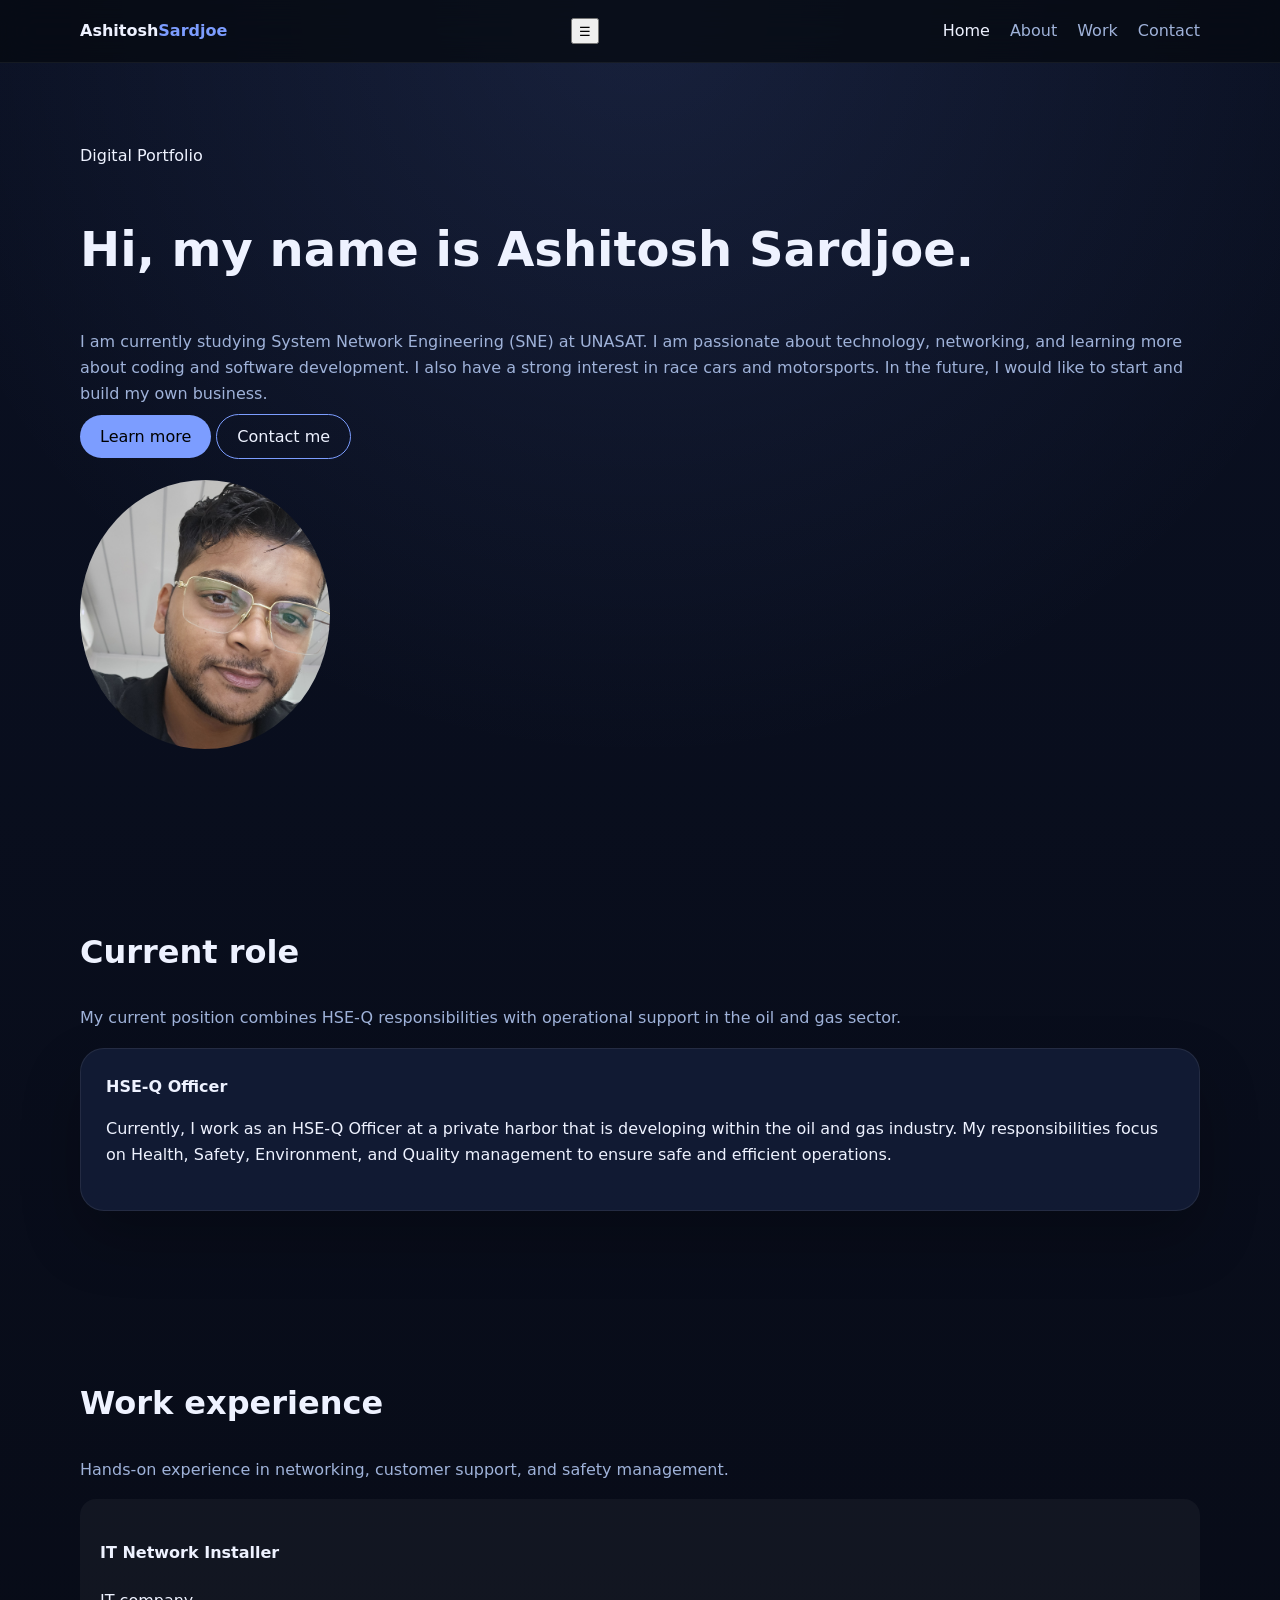
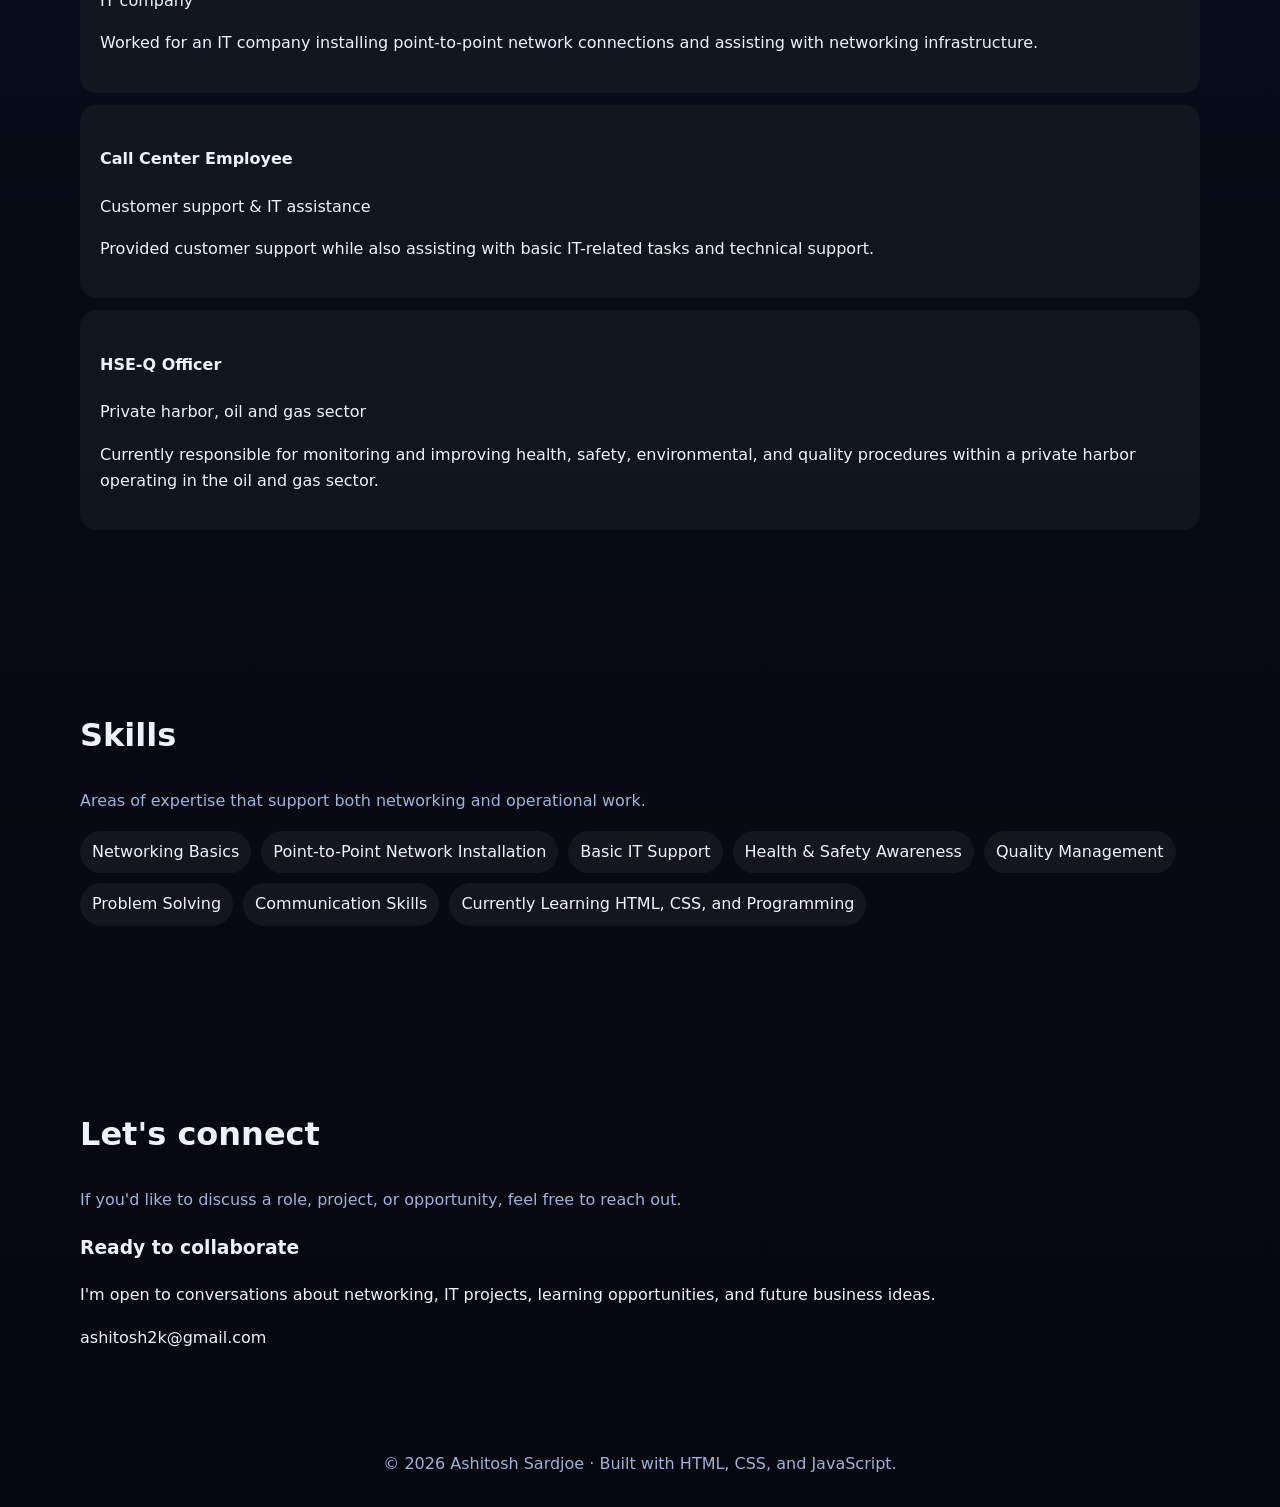
==== commit ccdd872b: "Fix stylesheet links and add missing CSS files for assessment requirements - Add css/work.css and cs" ====
--- a/index.html
+++ b/index.html
@@ -1,101 +1,101 @@
-<!DOCTYPE html>
-<html lang="en">
-<head>
-  <meta charset="UTF-8" />
-  <meta name="viewport" content="width=device-width, initial-scale=1.0" />
-  <title>Home | Portfolio</title>
-  <link rel="stylesheet" href="main.css" />
-</head>
-<body>
-  <header class="site-header">
-    <div class="container navbar">
-      <a class="brand" href="index.html">Ashitosh<span>Sardjoe</span></a>
-      <button class="nav-toggle" type="button" aria-label="Toggle navigation">☰</button>
-      <nav class="nav-links">
-        <a href="index.html" class="active">Home</a>
-        <a href="about.html">About</a>
-        <a href="work.html">Work</a>
-        <a href="contact.html">Contact</a>
-      </nav>
-    </div>
-  </header>
-
-  <main class="container">
-    <section class="hero">
-      <div class="hero-profile">
-        <div class="hero-copy">
-          <span class="eyebrow">Digital Portfolio</span>
-          <h1 class="hero-title">Hi, my name is Ashitosh Sardjoe.</h1>
-          <p class="hero-text">I am currently studying System Network Engineering (SNE) at UNASAT. I am passionate about technology, networking, and learning more about coding and software development. I also have a strong interest in race cars and motorsports. In the future, I would like to start and build my own business.</p>
-          <div class="button-row">
-            <a href="about.html" class="button">Learn more</a>
-            <a href="contact.html" class="button button-outline">Contact me</a>
-          </div>
-        </div>
-        <img class="hero-image profile-photo" src="profile.jpg" alt="Ashitosh Sardjoe profile picture" />
-      </div>
-    </section>
-
-    <section class="section">
-      <h2 class="section-title">Current role</h2>
-      <p class="section-desc">My current position combines HSE-Q responsibilities with operational support in the oil and gas sector.</p>
-      <div class="card">
-        <strong>HSE-Q Officer</strong>
-        <p>Currently, I work as an HSE-Q Officer at a private harbor that is developing within the oil and gas industry. My responsibilities focus on Health, Safety, Environment, and Quality management to ensure safe and efficient operations.</p>
-      </div>
-    </section>
-
-    <section class="section">
-      <h2 class="section-title">Work experience</h2>
-      <p class="section-desc">Hands-on experience in networking, customer support, and safety management.</p>
-      <div class="timeline">
-        <article class="timeline-item">
-          <h4>IT Network Installer</h4>
-          <p class="timeline-meta">IT company</p>
-          <p>Worked for an IT company installing point-to-point network connections and assisting with networking infrastructure.</p>
-        </article>
-        <article class="timeline-item">
-          <h4>Call Center Employee</h4>
-          <p class="timeline-meta">Customer support & IT assistance</p>
-          <p>Provided customer support while also assisting with basic IT-related tasks and technical support.</p>
-        </article>
-        <article class="timeline-item">
-          <h4>HSE-Q Officer</h4>
-          <p class="timeline-meta">Private harbor, oil and gas sector</p>
-          <p>Currently responsible for monitoring and improving health, safety, environmental, and quality procedures within a private harbor operating in the oil and gas sector.</p>
-        </article>
-      </div>
-    </section>
-
-    <section class="section">
-      <h2 class="section-title">Skills</h2>
-      <p class="section-desc">Areas of expertise that support both networking and operational work.</p>
-      <ul class="skill-list">
-        <li class="badge">Networking Basics</li>
-        <li class="badge">Point-to-Point Network Installation</li>
-        <li class="badge">Basic IT Support</li>
-        <li class="badge">Health & Safety Awareness</li>
-        <li class="badge">Quality Management</li>
-        <li class="badge">Problem Solving</li>
-        <li class="badge">Communication Skills</li>
-        <li class="badge">Currently Learning HTML, CSS, and Programming</li>
-      </ul>
-    </section>
-
-    <section class="section" id="contact-preview">
-      <h2 class="section-title">Let's connect</h2>
-      <p class="section-desc">If you'd like to discuss a role, project, or opportunity, feel free to reach out.</p>
-      <div class="contact-card">
-        <div>
-          <h3>Ready to collaborate</h3>
-          <p>I'm open to conversations about networking, IT projects, learning opportunities, and future business ideas.</p>
-        </div>
-        <a href="mailto:ashitosh2k@gmail.com">ashitosh2k@gmail.com</a>
-      </div>
-    </section>
-  </main>
-
-  <footer class="footer">© 2026 Ashitosh Sardjoe · Built with HTML, CSS, and JavaScript.</footer>
-  <script src="main.js"></script>
-</body>
+<!DOCTYPE html>
+<html lang="en">
+<head>
+  <meta charset="UTF-8" />
+  <meta name="viewport" content="width=device-width, initial-scale=1.0" />
+  <title>Home | Portfolio</title>
+  <link rel="stylesheet" href="main.css" />
+</head>
+<body>
+  <header class="site-header">
+    <div class="container navbar">
+      <a class="brand" href="index.html">Ashitosh<span>Sardjoe</span></a>
+      <button class="nav-toggle" type="button" aria-label="Toggle navigation">☰</button>
+      <nav class="nav-links">
+        <a href="index.html" class="active">Home</a>
+        <a href="about.html">About</a>
+        <a href="work.html">Work</a>
+        <a href="contact.html">Contact</a>
+      </nav>
+    </div>
+  </header>
+
+  <main class="container">
+    <section class="hero">
+      <div class="hero-profile">
+        <div class="hero-copy">
+          <span class="eyebrow">Digital Portfolio</span>
+          <h1 class="hero-title">Hi, my name is Ashitosh Sardjoe.</h1>
+          <p class="hero-text">I am currently studying System Network Engineering (SNE) at UNASAT. I am passionate about technology, networking, and learning more about coding and software development. I also have a strong interest in race cars and motorsports. In the future, I would like to start and build my own business.</p>
+          <div class="button-row">
+            <a href="about.html" class="button">Learn more</a>
+            <a href="contact.html" class="button button-outline">Contact me</a>
+          </div>
+        </div>
+        <img class="hero-image profile-photo" src="profile.jpg" alt="Ashitosh Sardjoe profile picture" />
+      </div>
+    </section>
+
+    <section class="section">
+      <h2 class="section-title">Current role</h2>
+      <p class="section-desc">My current position combines HSE-Q responsibilities with operational support in the oil and gas sector.</p>
+      <div class="card">
+        <strong>HSE-Q Officer</strong>
+        <p>Currently, I work as an HSE-Q Officer at a private harbor that is developing within the oil and gas industry. My responsibilities focus on Health, Safety, Environment, and Quality management to ensure safe and efficient operations.</p>
+      </div>
+    </section>
+
+    <section class="section">
+      <h2 class="section-title">Work experience</h2>
+      <p class="section-desc">Hands-on experience in networking, customer support, and safety management.</p>
+      <div class="timeline">
+        <article class="timeline-item">
+          <h4>IT Network Installer</h4>
+          <p class="timeline-meta">IT company</p>
+          <p>Worked for an IT company installing point-to-point network connections and assisting with networking infrastructure.</p>
+        </article>
+        <article class="timeline-item">
+          <h4>Call Center Employee</h4>
+          <p class="timeline-meta">Customer support & IT assistance</p>
+          <p>Provided customer support while also assisting with basic IT-related tasks and technical support.</p>
+        </article>
+        <article class="timeline-item">
+          <h4>HSE-Q Officer</h4>
+          <p class="timeline-meta">Private harbor, oil and gas sector</p>
+          <p>Currently responsible for monitoring and improving health, safety, environmental, and quality procedures within a private harbor operating in the oil and gas sector.</p>
+        </article>
+      </div>
+    </section>
+
+    <section class="section">
+      <h2 class="section-title">Skills</h2>
+      <p class="section-desc">Areas of expertise that support both networking and operational work.</p>
+      <ul class="skill-list">
+        <li class="badge">Networking Basics</li>
+        <li class="badge">Point-to-Point Network Installation</li>
+        <li class="badge">Basic IT Support</li>
+        <li class="badge">Health & Safety Awareness</li>
+        <li class="badge">Quality Management</li>
+        <li class="badge">Problem Solving</li>
+        <li class="badge">Communication Skills</li>
+        <li class="badge">Currently Learning HTML, CSS, and Programming</li>
+      </ul>
+    </section>
+
+    <section class="section" id="contact-preview">
+      <h2 class="section-title">Let's connect</h2>
+      <p class="section-desc">If you'd like to discuss a role, project, or opportunity, feel free to reach out.</p>
+      <div class="contact-card">
+        <div>
+          <h3>Ready to collaborate</h3>
+          <p>I'm open to conversations about networking, IT projects, learning opportunities, and future business ideas.</p>
+        </div>
+        <a href="mailto:ashitosh2k@gmail.com">ashitosh2k@gmail.com</a>
+      </div>
+    </section>
+  </main>
+
+  <footer class="footer">© 2026 Ashitosh Sardjoe · Built with HTML, CSS, and JavaScript.</footer>
+  <script src="main.js"></script>
+</body>
 </html>
--- a/main.css
+++ b/main.css
@@ -1,3 +1,6 @@
+/* =========================
+   ROOT VARIABLES + BASE
+========================= */
 :root {
   --bg: #070b1c;
   --surface: rgba(19, 28, 54, 0.92);
@@ -6,25 +9,20 @@
   --text: #eef2ff;
   --muted: #9fb2d9;
   --accent: #7c9dff;
-  --accent-strong: #9ab7ff;
   --radius: 24px;
   --shadow: 0 28px 60px rgba(0, 0, 0, 0.24);
   --border: rgba(255, 255, 255, 0.08);
-  font-family: Inter, system-ui, -apple-system, BlinkMacSystemFont, "Segoe UI", sans-serif;
+  font-family: Inter, system-ui, sans-serif;
 }
 
 * {
   box-sizing: border-box;
-}
-
-html {
-  scroll-behavior: smooth;
 }
 
 body {
   margin: 0;
   min-height: 100vh;
-  background: radial-gradient(circle at top, rgba(124, 157, 255, 0.12), transparent 24%),
+  background: radial-gradient(circle at top, rgba(124,157,255,0.12), transparent 24%),
     linear-gradient(180deg, #0a1022 0%, #06080f 100%);
   color: var(--text);
   line-height: 1.65;
@@ -40,38 +38,33 @@
   text-decoration: none;
 }
 
-button,
-input,
-textarea {
-  font: inherit;
-}
-
+/* =========================
+   LAYOUT
+========================= */
 .container {
   width: min(1120px, calc(100% - 32px));
   margin: 0 auto;
 }
 
+/* =========================
+   HEADER / NAV
+========================= */
 .site-header {
   position: sticky;
   top: 0;
-  z-index: 10;
   backdrop-filter: blur(16px);
-  background: rgba(6, 10, 17, 0.76);
-  border-bottom: 1px solid rgba(255, 255, 255, 0.06);
+  background: rgba(6,10,17,0.76);
+  border-bottom: 1px solid rgba(255,255,255,0.06);
 }
 
 .navbar {
   display: flex;
-  align-items: center;
   justify-content: space-between;
-  gap: 24px;
   padding: 18px 0;
 }
 
 .brand {
   font-weight: 800;
-  font-size: 1.1rem;
-  letter-spacing: -0.04em;
 }
 
 .brand span {
@@ -80,14 +73,11 @@
 
 .nav-links {
   display: flex;
-  gap: 22px;
-  flex-wrap: wrap;
+  gap: 20px;
 }
 
 .nav-links a {
   color: var(--muted);
-  font-weight: 500;
-  transition: color 0.2s ease;
 }
 
 .nav-links a:hover,
@@ -95,422 +85,157 @@
   color: var(--text);
 }
 
-.nav-toggle {
-  display: none;
-  align-items: center;
-  justify-content: center;
-  width: 44px;
-  height: 44px;
-  border-radius: 14px;
-  background: rgba(255, 255, 255, 0.06);
-  border: 1px solid rgba(255, 255, 255, 0.08);
+/* =========================
+   HERO
+========================= */
+.hero {
+  padding: 80px 0;
+}
+
+.hero-profile {
+  display: grid;
+  gap: 30px;
+}
+
+.hero-title {
+  font-size: 3rem;
+}
+
+.hero-text {
+  color: var(--muted);
+}
+
+.profile-photo {
+  border-radius: 50%;
+  width: 250px;
+}
+
+/* =========================
+   BUTTONS
+========================= */
+.button {
+  padding: 12px 20px;
+  background: var(--accent);
+  border-radius: 999px;
+  color: #000;
+}
+
+.button-outline {
+  background: transparent;
+  border: 1px solid var(--accent);
   color: var(--text);
-  cursor: pointer;
-}
-
-.hero {
-  min-height: calc(100vh - 84px);
-  display: grid;
-  place-items: center;
-  padding: 80px 0 56px;
-}
-
-.hero-content {
-  max-width: 760px;
-  text-align: center;
-}
-
-.hero-profile {
-  display: grid;
-  gap: 32px;
-  align-items: center;
-}
-
-.hero-copy {
-  max-width: 640px;
-}
-
-.hero-image {
-  width: min(320px, 100%);
-  justify-self: center;
-  box-shadow: 0 30px 60px rgba(0, 0, 0, 0.25);
-  border: 1px solid rgba(255, 255, 255, 0.08);
-}
-
-.profile-photo {
-  width: 100%;
-  aspect-ratio: 1 / 1;
-  object-fit: cover;
-  border-radius: 50%;
-}
-
-.eyebrow {
-  display: inline-flex;
-  padding: 10px 18px;
-  border-radius: 999px;
-  background: rgba(124, 157, 255, 0.12);
-  color: var(--accent);
-  letter-spacing: 0.1em;
-  text-transform: uppercase;
-  font-size: 0.8rem;
-  margin-bottom: 24px;
-}
-
-.hero-title {
-  font-size: clamp(2.9rem, 4.5vw, 4.8rem);
-  margin-bottom: 24px;
-  line-height: 0.98;
-}
-
-.hero-title span {
-  color: var(--accent);
-}
-
-.hero-text {
-  color: var(--muted);
-  font-size: 1.05rem;
-  max-width: 720px;
-  margin: 0 auto 32px;
-}
-
-.button-row {
-  display: inline-flex;
-  gap: 14px;
-  flex-wrap: wrap;
-  justify-content: center;
-}
-
-.button,
-.button-outline {
-  display: inline-flex;
-  align-items: center;
-  justify-content: center;
-  gap: 10px;
-  border-radius: 999px;
-  padding: 14px 24px;
-  border: none;
-  cursor: pointer;
-  transition: transform 0.2s ease, background 0.2s ease;
-}
-
-.button {
-  background: var(--accent);
-  color: #081025;
-  font-weight: 700;
-}
-
-.button:hover,
-.button-outline:hover {
-  transform: translateY(-2px);
-}
-
-.button-outline {
-  background: rgba(255, 255, 255, 0.06);
-  border: 1px solid rgba(255, 255, 255, 0.1);
-  color: var(--text);
-}
-
+}
+
+/* =========================
+   SECTIONS
+========================= */
 .section {
-  padding: 72px 0;
+  padding: 70px 0;
 }
 
 .section-title {
-  font-size: clamp(2rem, 2.5vw, 2.6rem);
-  margin-bottom: 14px;
+  font-size: 2rem;
 }
 
 .section-desc {
   color: var(--muted);
-  max-width: 760px;
-  margin-bottom: 34px;
-}
-
-.grid {
-  display: grid;
-  gap: 24px;
-}
-
-@media (min-width: 720px) {
-  .grid-2 {
-    grid-template-columns: repeat(2, minmax(0, 1fr));
-  }
-
-  .grid-3 {
-    grid-template-columns: repeat(3, minmax(0, 1fr));
-  }
-}
-
+}
+
+/* =========================
+   CARD / WORK / PROJECTS
+========================= */
 .card,
-.panel,
-.profile-card,
 .project-card,
 .contact-panel {
   background: var(--surface);
+  padding: 25px;
+  border-radius: var(--radius);
   border: 1px solid var(--border);
-  border-radius: var(--radius);
   box-shadow: var(--shadow);
 }
 
-.card,
-.panel,
-.profile-card,
-.project-card {
-  padding: 28px;
-}
-
-.card strong,
-.profile-card h3,
-.project-card h3,
-.contact-panel h3 {
-  display: block;
-  margin-bottom: 14px;
-}
-
-.card p,
-.panel p,
-.profile-card p,
-.project-card p,
-.contact-panel p {
-  color: var(--muted);
-}
-
-.badge-list,
-.tech-list,
+.timeline-item {
+  background: rgba(255,255,255,0.04);
+  padding: 20px;
+  border-radius: 16px;
+  margin-bottom: 12px;
+}
+
+/* =========================
+   SKILLS / LISTS
+========================= */
 .skill-list,
 .contact-list,
-.education-list {
+.tech-list {
   list-style: none;
   padding: 0;
-  margin: 0;
-  display: grid;
-  gap: 12px;
-}
-
-.badge,
-.tech-pill,
-.contact-item,
-.education-item {
-  display: inline-flex;
-  align-items: center;
+  display: flex;
+  flex-wrap: wrap;
   gap: 10px;
+}
+
+.badge {
+  background: rgba(255,255,255,0.05);
+  padding: 8px 12px;
   border-radius: 999px;
-  padding: 10px 14px;
-  background: rgba(255, 255, 255, 0.05);
-  color: var(--text);
-  font-size: 0.95rem;
-}
-
-.skill-list {
-  grid-template-columns: repeat(auto-fit, minmax(170px, 1fr));
-}
-
-.badge {
-  width: fit-content;
-}
-
-.profile-card {
-  display: grid;
-  gap: 24px;
-}
-
-.profile-card img {
-  width: 100%;
-  object-fit: cover;
-}
-
-.profile-grid {
-  display: grid;
-  gap: 24px;
-}
-
-@media (min-width: 900px) {
-  .hero-profile {
-    grid-template-columns: 1.3fr 0.9fr;
-    text-align: left;
-  }
-
-  .hero-copy {
-    margin: 0;
-  }
-
-  .profile-grid {
-    grid-template-columns: 1.1fr 0.9fr;
-  }
-}
-
-.experience-card {
-  padding: 24px;
-}
-
-.experience-card h3 {
-  margin-bottom: 8px;
-}
-
-.experience-meta {
-  color: var(--accent);
-  margin-bottom: 10px;
-}
-
-.timeline {
-  display: grid;
-  gap: 18px;
-}
-
-.timeline-item {
-  background: rgba(255, 255, 255, 0.04);
-  border: 1px solid rgba(255, 255, 255, 0.08);
-  border-radius: 22px;
-  padding: 20px;
-}
-
-.timeline-item h4 {
-  margin-bottom: 8px;
-}
-
-.timeline-item p {
-  margin-bottom: 12px;
-}
-
-.timeline-meta {
-  color: var(--muted);
-}
-
-.project-card {
-  display: grid;
-  gap: 18px;
-}
-
+}
+
+/* =========================
+   WORK PAGE
+========================= */
 .project-card img {
-  border-radius: 20px;
-  min-height: 180px;
-  object-fit: cover;
-}
-
-.project-info {
+  border-radius: 16px;
+}
+
+.project-footer {
+  display: flex;
+  justify-content: space-between;
+}
+
+/* =========================
+   CONTACT PAGE
+========================= */
+.contact-panel {
+  display: grid;
+  gap: 20px;
+}
+
+.contact-list {
   display: grid;
   gap: 10px;
 }
 
-.project-footer {
-  display: flex;
-  align-items: center;
-  justify-content: space-between;
-  flex-wrap: wrap;
-  gap: 14px;
-}
-
-.project-link {
-  color: var(--accent);
-  font-weight: 700;
-}
-
-.contact-panel {
-  display: grid;
-  gap: 20px;
-  padding: 32px;
-}
-
-.contact-grid {
-  display: grid;
-  gap: 24px;
-}
-
-@media (min-width: 860px) {
-  .contact-grid {
-    grid-template-columns: 1.08fr 0.92fr;
-  }
-}
-
-.form-row {
-  display: grid;
-  gap: 18px;
-}
-
-.form-row-2 {
-  grid-template-columns: repeat(2, minmax(0, 1fr));
-}
-
 .form-group {
   display: grid;
-  gap: 10px;
-}
-
-.form-group label {
-  font-weight: 600;
-}
-
-.form-group input,
-.form-group textarea {
-  width: 100%;
-  border-radius: 18px;
-  border: 1px solid rgba(255, 255, 255, 0.12);
-  background: rgba(255, 255, 255, 0.04);
-  color: var(--text);
-  padding: 14px 16px;
-  outline: none;
-}
-
-.form-group textarea {
-  min-height: 160px;
-  resize: vertical;
-}
-
-.form-submit {
-  width: fit-content;
-  background: var(--accent);
-  color: #081025;
-  border: none;
-  border-radius: 999px;
-  padding: 14px 26px;
-  font-weight: 700;
-  cursor: pointer;
-}
-
-.form-success {
-  color: #b5f1c2;
-  margin-top: 10px;
-}
-
+  gap: 8px;
+}
+
+input, textarea {
+  padding: 12px;
+  border-radius: 12px;
+  border: 1px solid rgba(255,255,255,0.1);
+  background: rgba(255,255,255,0.03);
+  color: white;
+}
+
+/* =========================
+   FOOTER
+========================= */
 .footer {
   text-align: center;
-  padding: 30px 0 18px;
-  color: rgba(255, 255, 255, 0.55);
-  font-size: 0.95rem;
-}
-
-.section-divider {
-  height: 1px;
-  background: rgba(255, 255, 255, 0.06);
-  border: none;
-}
-
+  padding: 30px;
+  color: var(--muted);
+}
+
+/* =========================
+   RESPONSIVE
+========================= */
 @media (max-width: 780px) {
-  .navbar {
-    flex-wrap: wrap;
+  .hero-title {
+    font-size: 2rem;
   }
 
-  .nav-toggle {
-    display: inline-flex;
+  .nav-links {
+    flex-direction: column;
   }
-
-  .nav-links {
-    width: 100%;
-    gap: 16px;
-    flex-direction: column;
-    max-height: 0;
-    overflow: hidden;
-    transition: max-height 0.3s ease;
-  }
-
-  .nav-links.open {
-    max-height: 260px;
-  }
-
-  .hero {
-    padding-top: 60px;
-  }
-
-  .form-row-2 {
-    grid-template-columns: 1fr;
-  }
-}
+}
